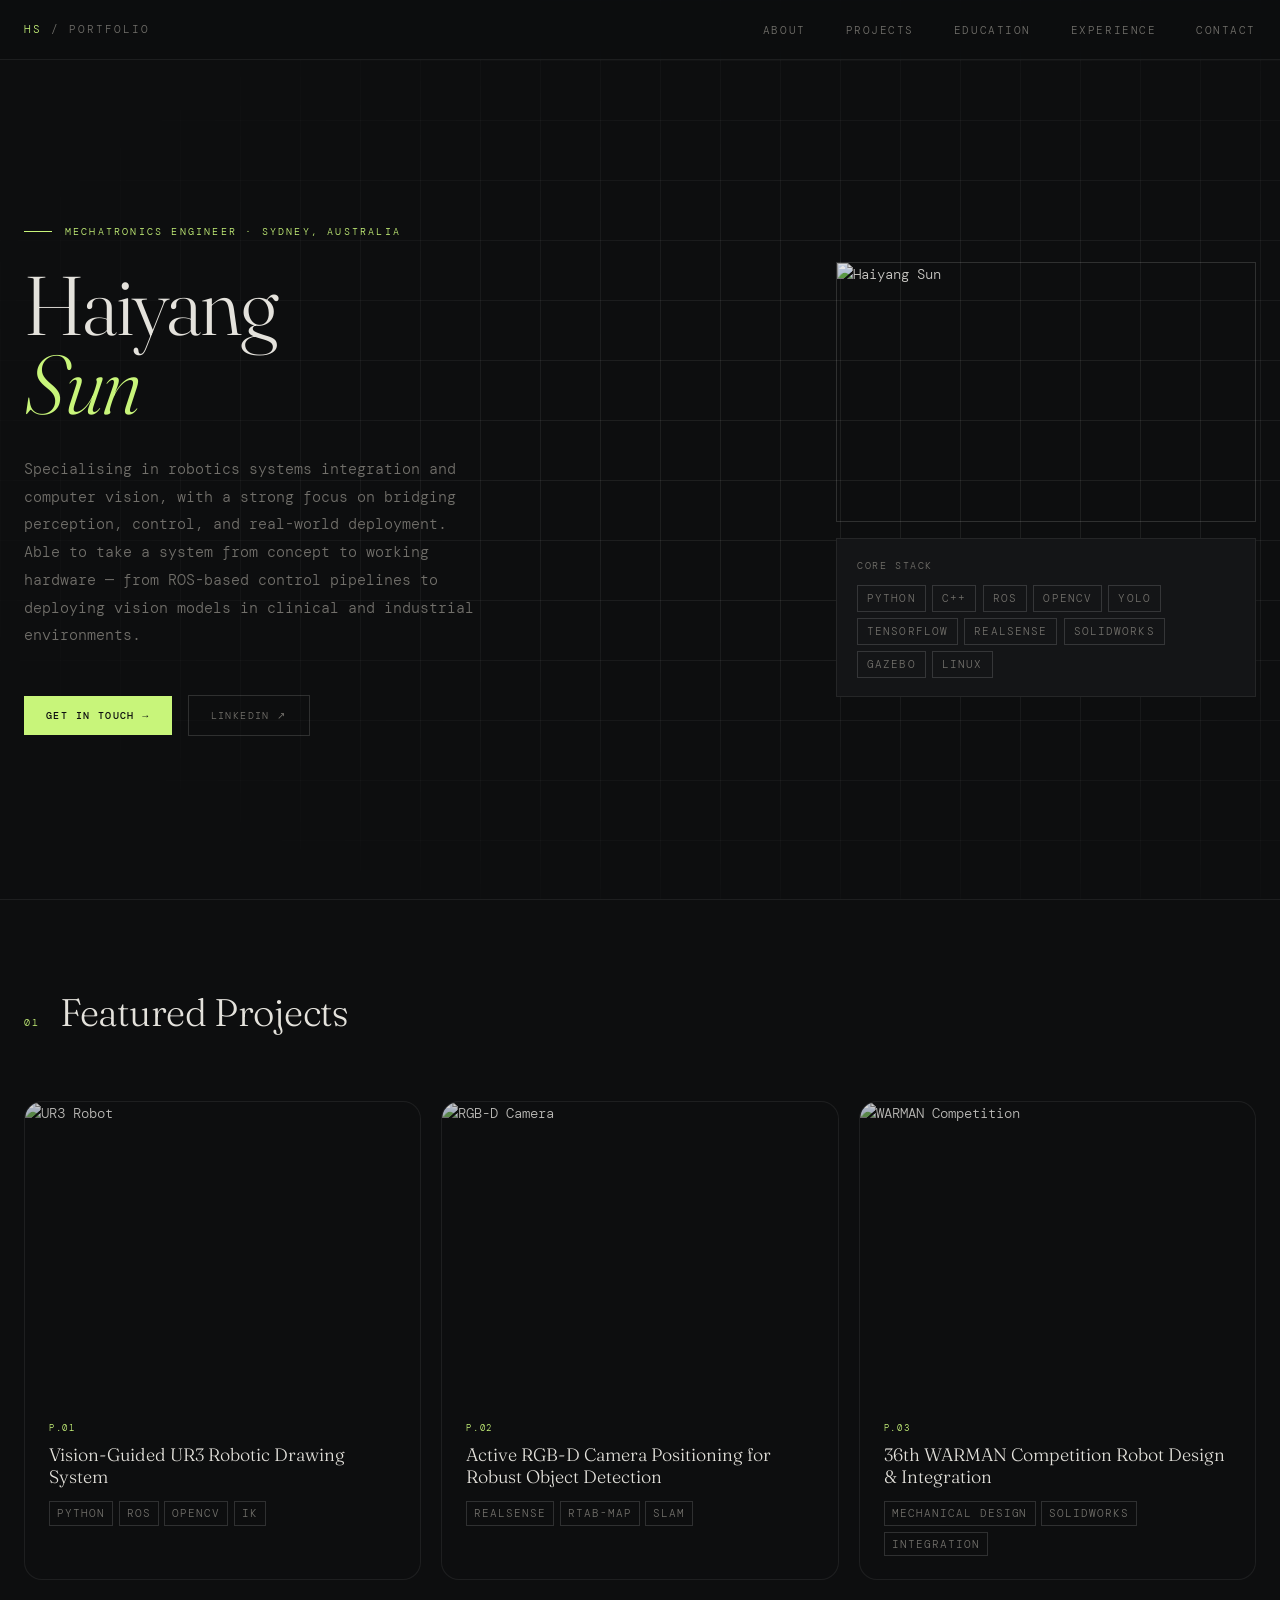
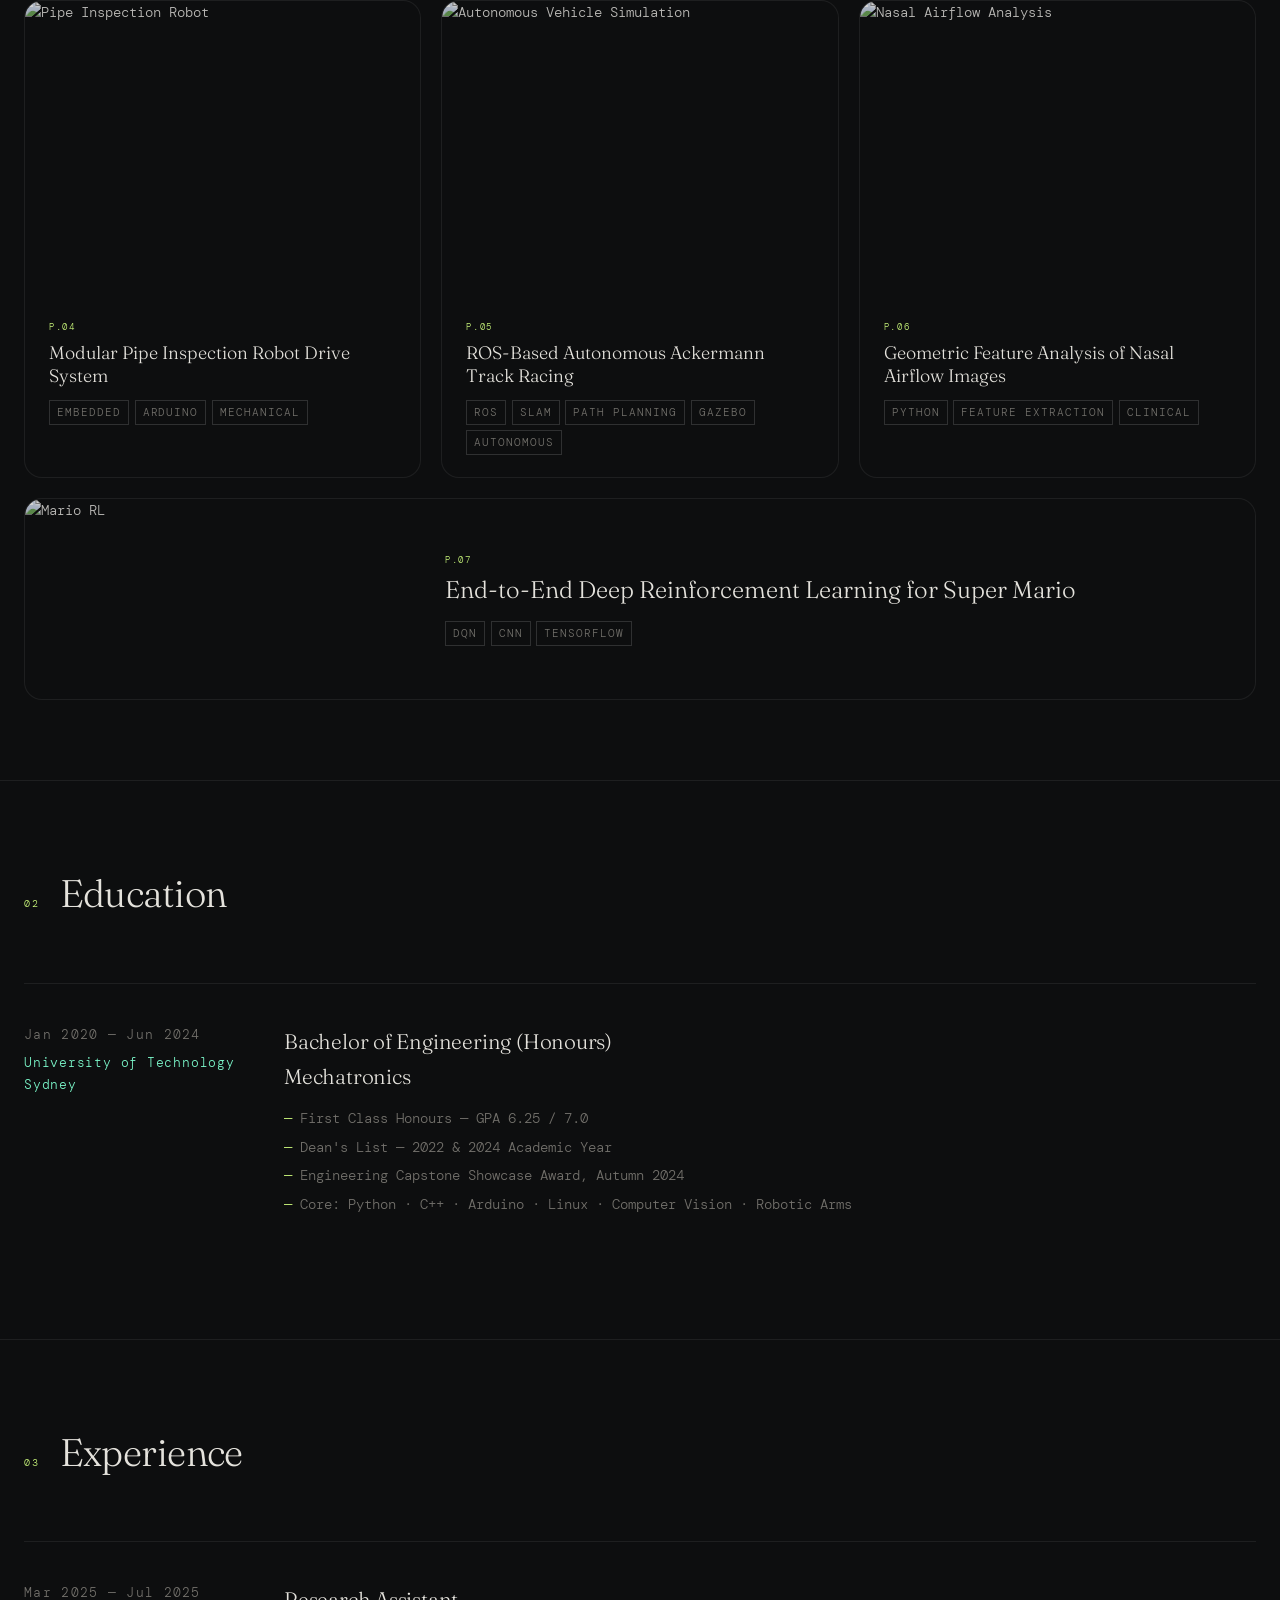
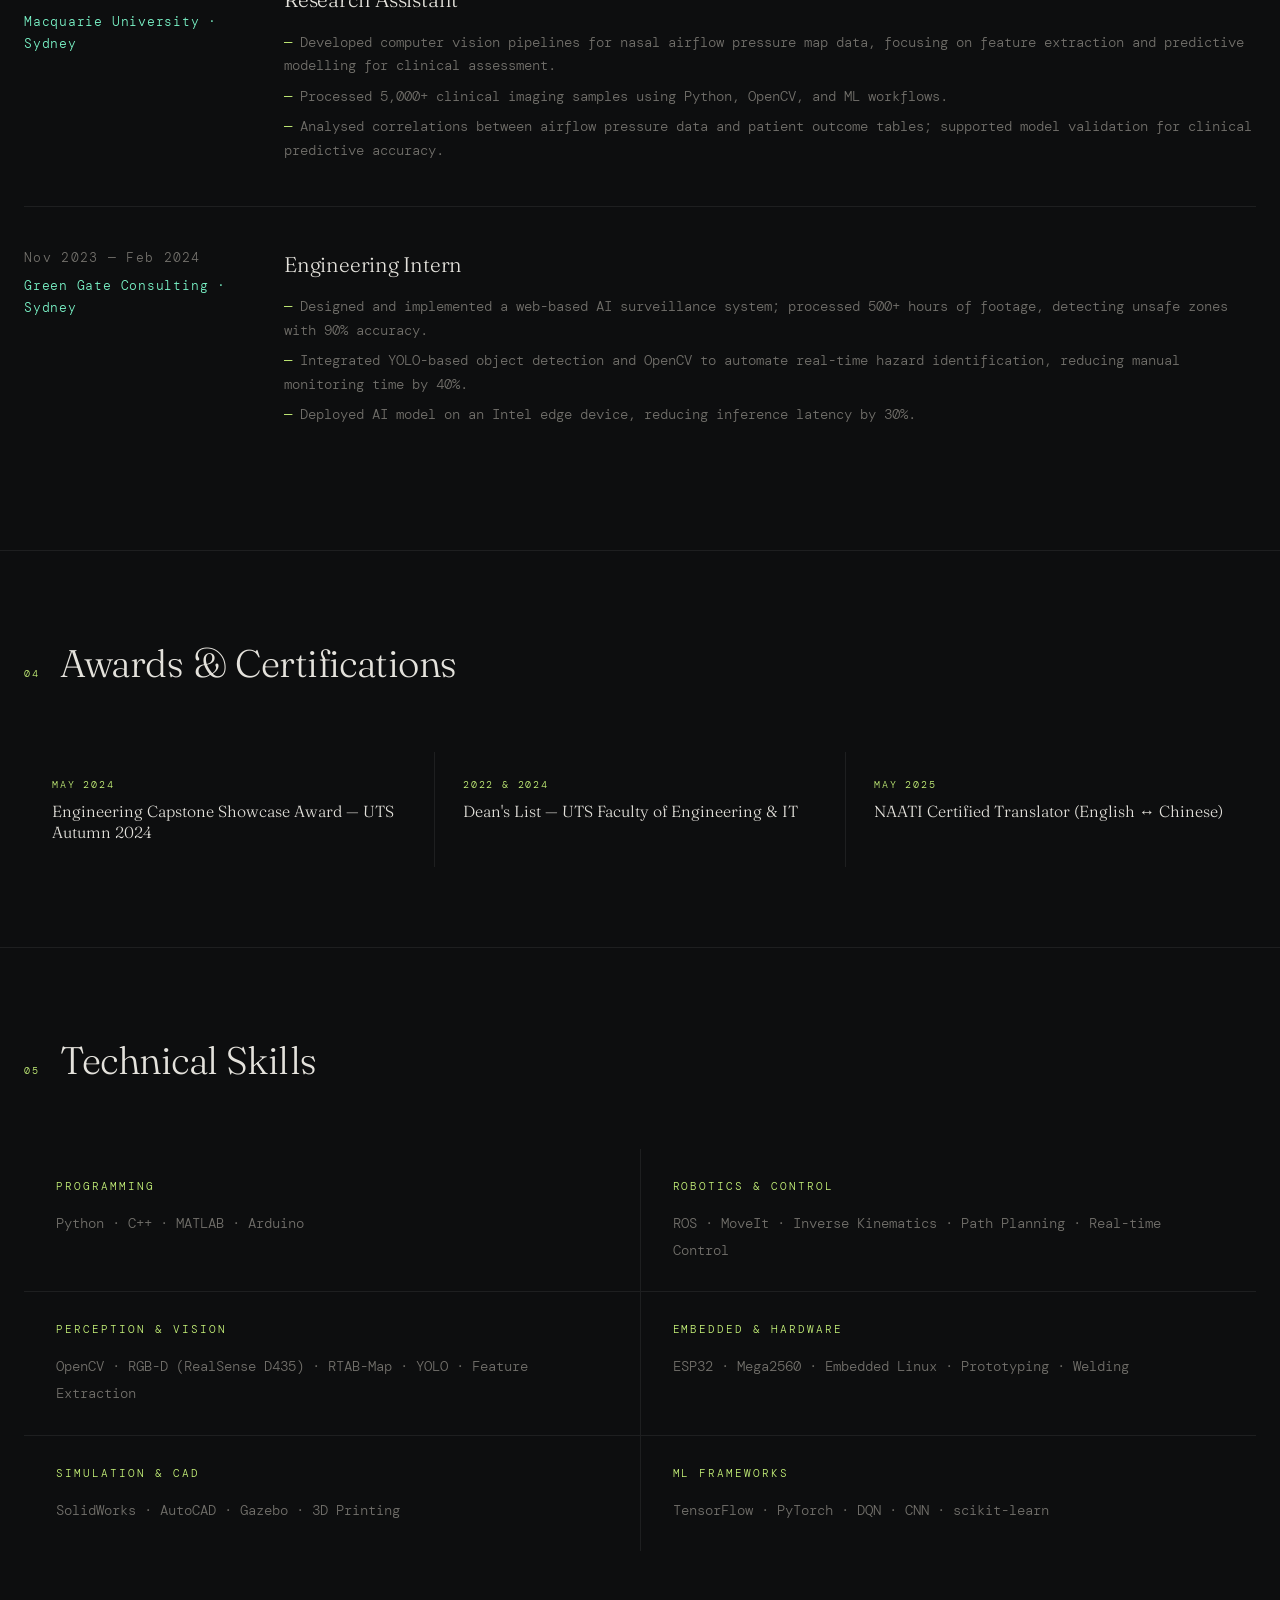
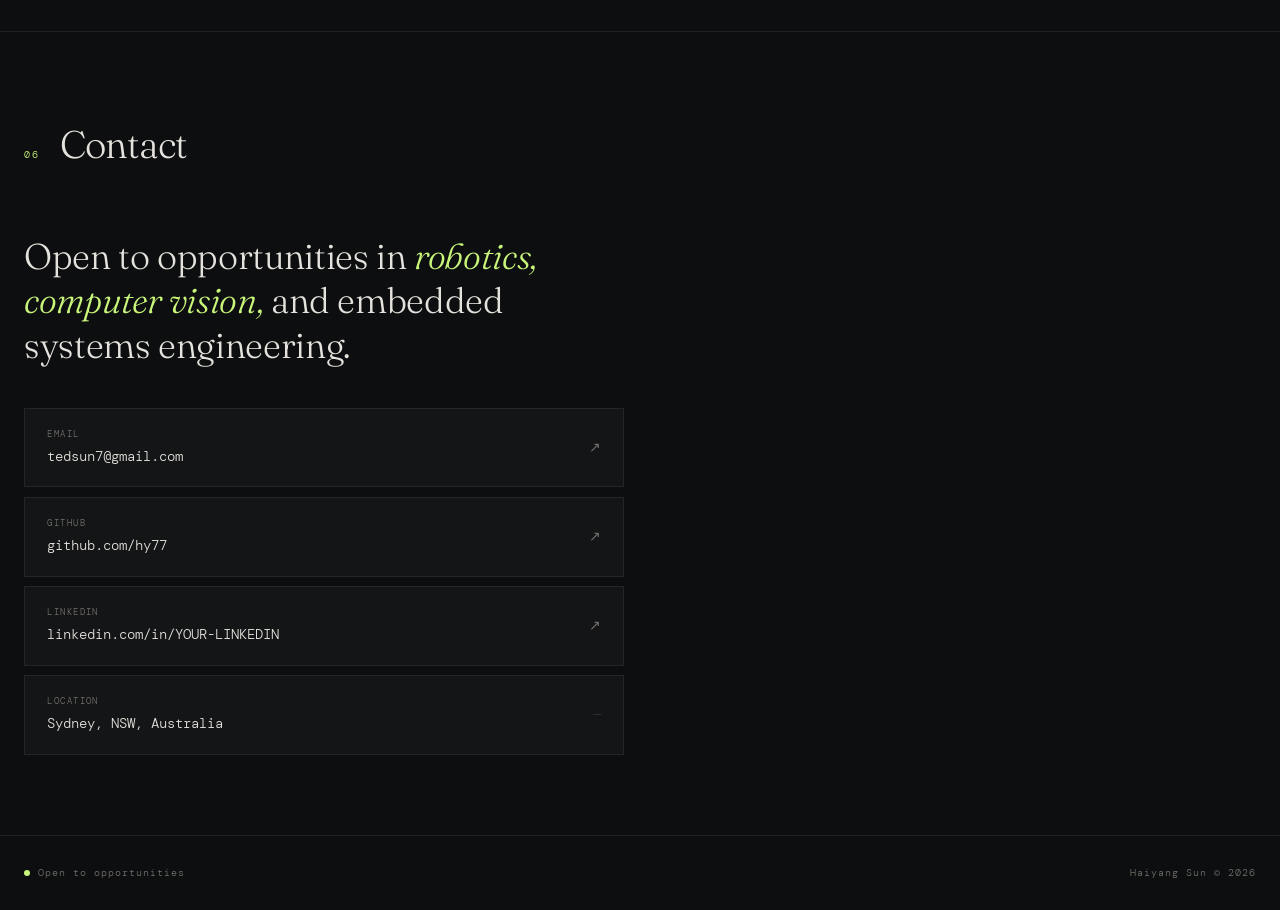
==== index.html @ 55dfb48d "refine homepage layout" ====
<!DOCTYPE html>
<html lang="en">
<head>
  <meta charset="UTF-8" />
  <meta name="viewport" content="width=device-width, initial-scale=1.0" />
  <title>Haiyang Sun — Mechatronics Engineer</title>
  <link href="https://fonts.googleapis.com/css2?family=DM+Mono:ital,wght@0,300;0,400;0,500;1,300&family=Fraunces:ital,opsz,wght@0,9..144,300;0,9..144,600;1,9..144,300&display=swap" rel="stylesheet">
  <style>
    *, *::before, *::after { box-sizing: border-box; margin: 0; padding: 0; }

    :root {
      --bg: #0d0e0f;
      --surface: #141517;
      --surface2: #1c1e20;
      --border: rgba(255,255,255,0.07);
      --border-hi: rgba(255,255,255,0.14);
      --text: #e4e2dc;
      --muted: #72706b;
      --accent: #c8f57a;
      --accent2: #7af5c8;
      --font-head: 'Fraunces', Georgia, serif;
      --font-mono: 'DM Mono', 'Courier New', monospace;
      --page-width: 1280px;
    }

    html { scroll-behavior: smooth; }

    body {
      background: var(--bg);
      color: var(--text);
      font-family: var(--font-mono);
      font-size: 14px;
      font-weight: 300;
      line-height: 1.7;
    }

    a { color: inherit; text-decoration: none; }

    /* ── NAV ── */
    nav {
      position: fixed; top: 0; left: 0; right: 0; z-index: 100;
      display: flex; align-items: center; justify-content: space-between;
      padding: 1.1rem max(1.5rem, calc((100vw - var(--page-width)) / 2));
      background: rgba(13,14,15,0.88);
      backdrop-filter: blur(14px);
      -webkit-backdrop-filter: blur(14px);
      border-bottom: 0.5px solid var(--border);
    }
    .nav-logo {
      font-family: var(--font-mono); font-size: 11px;
      letter-spacing: 0.18em; text-transform: uppercase; color: var(--muted);
    }
    .nav-logo span { color: var(--accent); }
    .nav-links { display: flex; gap: 2.5rem; list-style: none; }
    .nav-links a {
      font-size: 11px; letter-spacing: 0.14em; text-transform: uppercase;
      color: var(--muted); transition: color 0.2s;
    }
    .nav-links a:hover { color: var(--text); }

    /* ── HERO ── */
    .hero {
      min-height: 100vh;
      padding: 140px max(1.5rem, calc((100vw - var(--page-width)) / 2)) 80px;
      display: grid;
      grid-template-columns: 1fr 420px;
      gap: 4rem;
      align-items: center;
      border-bottom: 0.5px solid var(--border);
      position: relative;
    }

    /* subtle grid bg */
    .hero::before {
      content: '';
      position: absolute; inset: 0;
      background-image:
        linear-gradient(var(--border) 1px, transparent 1px),
        linear-gradient(90deg, var(--border) 1px, transparent 1px);
      background-size: 60px 60px;
      mask-image: radial-gradient(ellipse 80% 60% at 70% 50%, black 30%, transparent 100%);
      -webkit-mask-image: radial-gradient(ellipse 80% 60% at 70% 50%, black 30%, transparent 100%);
      pointer-events: none;
    }

    .hero-left { position: relative; z-index: 1; }

    .hero-eyebrow {
      font-size: 10px; letter-spacing: 0.22em; text-transform: uppercase;
      color: var(--accent); margin-bottom: 1.6rem;
      display: flex; align-items: center; gap: 0.8rem;
    }
    .hero-eyebrow::before {
      content: ''; display: inline-block;
      width: 28px; height: 1px; background: var(--accent);
    }

    h1 {
      font-family: var(--font-head);
      font-size: clamp(52px, 6.5vw, 88px);
      font-weight: 300;
      line-height: 0.95;
      letter-spacing: -0.025em;
      color: var(--text);
      margin-bottom: 2rem;
    }
    h1 em { font-style: italic; color: var(--accent); }

    .hero-desc {
      font-size: 15px; color: var(--muted);
      max-width: 460px; line-height: 1.85;
      margin-bottom: 2.8rem;
    }

    .hero-ctas { display: flex; gap: 1rem; flex-wrap: wrap; align-items: center; }

    .btn-primary {
      display: inline-flex; align-items: center; gap: 0.5rem;
      padding: 11px 22px;
      background: var(--accent); color: #0d0e0f;
      font-family: var(--font-mono); font-size: 10px;
      letter-spacing: 0.14em; text-transform: uppercase; font-weight: 500;
      border: none; cursor: pointer; transition: opacity 0.2s;
    }
    .btn-primary:hover { opacity: 0.82; }

    .btn-ghost {
      display: inline-flex; align-items: center; gap: 0.5rem;
      padding: 11px 22px; background: transparent;
      font-family: var(--font-mono); font-size: 10px;
      letter-spacing: 0.14em; text-transform: uppercase;
      border: 0.5px solid var(--border-hi); color: var(--muted);
      transition: border-color 0.2s, color 0.2s;
    }
    .btn-ghost:hover { border-color: var(--text); color: var(--text); }

    /* hero right panel */
    .hero-right {
      position: relative; z-index: 1;
      display: flex; flex-direction: column; gap: 1rem;
    }

    .profile-img-wrap {
      width: 100%; aspect-ratio: 1/1; overflow: hidden;
      border: 0.5px solid var(--border-hi);
      max-height: 260px;
    }
    .profile-img-wrap img {
      width: 100%; height: 100%; object-fit: cover;
      filter: grayscale(20%) brightness(0.9);
      transition: filter 0.4s;
    }
    .profile-img-wrap:hover img { filter: grayscale(0%) brightness(1); }

    .stat-row { display: grid; grid-template-columns: 1fr 1fr; gap: 0.75rem; }

    .stat-card {
      padding: 1.2rem 1.25rem;
      background: var(--surface);
      border: 0.5px solid var(--border);
    }
    .stat-num {
      font-family: var(--font-head); font-size: 34px; font-weight: 300;
      line-height: 1; color: var(--accent); margin-bottom: 0.3rem;
    }
    .stat-label {
      font-size: 9px; letter-spacing: 0.16em;
      text-transform: uppercase; color: var(--muted);
    }

    .skills-strip {
      padding: 1.1rem 1.25rem;
      background: var(--surface);
      border: 0.5px solid var(--border);
    }
    .skills-strip-label {
      font-size: 10px; letter-spacing: 0.16em;
      text-transform: uppercase; color: var(--muted); margin-bottom: 0.7rem;
    }
    .skill-tags { display: flex; flex-wrap: wrap; gap: 0.4rem; }
    .skill-tag {
      font-size: 11px; letter-spacing: 0.1em; text-transform: uppercase;
      padding: 3px 9px;
      border: 0.5px solid var(--border-hi); color: var(--muted);
    }

    /* ── SECTIONS ── */
    section {
      padding: 5rem max(1.5rem, calc((100vw - var(--page-width)) / 2));
      border-bottom: 0.5px solid var(--border);
    }
    .section-header {
      display: flex; align-items: baseline; gap: 1.25rem;
      margin-bottom: 3.5rem;
    }
    .section-num {
      font-size: 10px; letter-spacing: 0.18em;
      text-transform: uppercase; color: var(--accent);
    }
    h2 {
      font-family: var(--font-head);
      font-size: clamp(28px, 3vw, 42px);
      font-weight: 300; letter-spacing: -0.015em; color: var(--text);
    }

    /* ── PROJECTS ── */
    .projects-grid {
      display: grid;
      grid-template-columns: repeat(3, 1fr);
      gap: 1.25rem;
      background: transparent;
    }

    .project-card {
      background: var(--bg);
      display: block;
      overflow: hidden;
      position: relative;
      transition: background 0.25s, transform 0.25s;
      border: 0.5px solid var(--border);
      border-radius: 18px;
    }
    .project-card:hover {
      background: var(--surface);
      transform: translateY(-2px);
    }
    .project-card:hover .project-img { transform: scale(1.05); filter: grayscale(0%) brightness(1); }
    .project-card:hover .project-arrow { opacity: 1; transform: translateX(0); }

    .project-img-wrap { overflow: hidden; aspect-ratio: 4/3; }
    .project-img {
      width: 100%; height: 100%; object-fit: cover; display: block;
      filter: grayscale(35%) brightness(0.82);
      transition: transform 0.45s ease, filter 0.35s ease;
    }

    .project-info { padding: 1.4rem 1.5rem; }
    .project-index {
      font-size: 9px; letter-spacing: 0.18em; text-transform: uppercase;
      color: var(--accent); margin-bottom: 0.45rem;
    }
    .project-title {
      font-family: var(--font-head); font-size: 18px; font-weight: 300;
      line-height: 1.25; color: var(--text); margin-bottom: 0.8rem;
    }
    .project-tags { display: flex; flex-wrap: wrap; gap: 0.35rem; }
    .project-tag {
      font-size: 11px; letter-spacing: 0.09em; text-transform: uppercase;
      padding: 2px 7px;
      border: 0.5px solid var(--border-hi); color: var(--muted);
    }
    .project-arrow {
      position: absolute; top: 1.1rem; right: 1.1rem;
      width: 28px; height: 28px; background: var(--accent);
      display: flex; align-items: center; justify-content: center;
      opacity: 0; transform: translateX(6px);
      transition: opacity 0.25s, transform 0.25s;
      font-size: 13px; color: #0d0e0f; font-weight: 500;
    }

    /* wide card (last project) */
    .project-card.wide {
      grid-column: span 3;
      display: grid;
      grid-template-columns: 380px 1fr;
      grid-template-rows: 1fr;
    }
    .project-card.wide .project-img-wrap {
      aspect-ratio: unset; height: 100%; min-height: 200px;
    }
    .project-card.wide .project-info {
      padding: 2.2rem 2.5rem;
      display: flex; flex-direction: column; justify-content: center;
    }
    .project-card.wide .project-title { font-size: 24px; margin-bottom: 1rem; }

    /* ── EDUCATION ── */
    .edu-block {
      display: grid;
      grid-template-columns: 220px 1fr;
      gap: 2.5rem;
      padding: 2.5rem 0;
      border-top: 0.5px solid var(--border);
    }
    .edu-meta { color: var(--muted); }
    .edu-period { font-size: 13px; letter-spacing: 0.1em; margin-bottom: 0.4rem; }
    .edu-institution { font-size: 13px; color: var(--accent2); letter-spacing: 0.06em; }
    .edu-degree {
      font-family: var(--font-head); font-size: 21px; font-weight: 300;
      color: var(--text); margin-bottom: 0.6rem; letter-spacing: -0.01em;
    }
    .edu-details { color: var(--muted); font-size: 14px; }
    .edu-details li { list-style: none; padding: 0.15rem 0; }
    .edu-details li::before { content: '— '; color: var(--accent); }

    /* ── EXPERIENCE ── */
    .exp-block {
      display: grid;
      grid-template-columns: 220px 1fr;
      gap: 2.5rem;
      padding: 2.5rem 0;
      border-top: 0.5px solid var(--border);
    }
    .exp-meta { color: var(--muted); }
    .exp-period { font-size: 13px; letter-spacing: 0.1em; margin-bottom: 0.4rem; }
    .exp-company { font-size: 13px; color: var(--accent2); letter-spacing: 0.06em; }
    .exp-role {
      font-family: var(--font-head); font-size: 21px; font-weight: 300;
      color: var(--text); margin-bottom: 0.6rem; letter-spacing: -0.01em;
    }
    .exp-bullets { color: var(--muted); font-size: 14px; }
    .exp-bullets li { list-style: none; padding: 0.2rem 0; }
    .exp-bullets li::before { content: '— '; color: var(--accent); }

    /* ── AWARDS ── */
    .awards-grid { display: grid; grid-template-columns: repeat(3,1fr); gap: 1px; background: var(--border); }
    .award-card {
      background: var(--bg); padding: 1.5rem 1.75rem;
      border: none; transition: background 0.2s;
    }
    .award-card:hover { background: var(--surface); }
    .award-year {
      font-size: 10px; letter-spacing: 0.18em; text-transform: uppercase;
      color: var(--accent); margin-bottom: 0.5rem;
    }
    .award-title {
      font-family: var(--font-head); font-size: 16px; font-weight: 300;
      color: var(--text); line-height: 1.3;
    }

    /* ── SKILLS ── */
    .skills-section-grid {
      display: grid; grid-template-columns: repeat(2,1fr); gap: 1px;
      background: var(--border);
    }
    .skill-group { background: var(--bg); padding: 1.75rem 2rem; }
    .skill-group-label {
      font-size: 11px; letter-spacing: 0.18em; text-transform: uppercase;
      color: var(--accent); margin-bottom: 0.9rem;
    }
    .skill-group-items { color: var(--muted); font-size: 14px; line-height: 1.9; }

    /* ── CONTACT ── */
    .contact-intro {
      font-family: var(--font-head);
      font-size: clamp(22px, 2.8vw, 36px);
      font-weight: 300; line-height: 1.25;
      color: var(--text); margin-bottom: 2.5rem;
      letter-spacing: -0.01em; max-width: 600px;
    }
    .contact-intro em { font-style: italic; color: var(--accent); }

    .contact-links { display: flex; flex-direction: column; gap: 0.6rem; max-width: 600px; }
    .contact-link {
      display: flex; align-items: center; justify-content: space-between;
      padding: 1.1rem 1.4rem;
      background: var(--surface); border: 0.5px solid var(--border);
      transition: border-color 0.2s, background 0.2s;
    }
    .contact-link:hover { border-color: var(--border-hi); background: var(--surface2); }
    .cl-label {
      font-size: 9px; letter-spacing: 0.16em; text-transform: uppercase;
      color: var(--muted); margin-bottom: 0.2rem;
    }
    .cl-value { font-size: 14px; color: var(--text); }
    .cl-arrow { color: var(--muted); font-size: 14px; }

    /* ── FOOTER ── */
    footer {
      padding: 1.8rem max(1.5rem, calc((100vw - var(--page-width)) / 2));
      display: flex; align-items: center; justify-content: space-between;
    }
    footer p { font-size: 10px; letter-spacing: 0.1em; color: var(--muted); }
    .footer-dot {
      display: inline-block; width: 6px; height: 6px; border-radius: 50%;
      background: var(--accent); margin-right: 0.5rem;
      animation: pulse 2.5s ease-in-out infinite;
    }
    @keyframes pulse { 0%,100%{opacity:1} 50%{opacity:0.25} }

    /* ── ANIMATIONS ── */
    @keyframes fadeUp {
      from { opacity: 0; transform: translateY(20px); }
      to   { opacity: 1; transform: translateY(0); }
    }
    .hero-eyebrow { animation: fadeUp 0.55s ease both; }
    h1             { animation: fadeUp 0.55s 0.08s ease both; }
    .hero-desc     { animation: fadeUp 0.55s 0.18s ease both; }
    .hero-ctas     { animation: fadeUp 0.55s 0.26s ease both; }
    .hero-right    { animation: fadeUp 0.55s 0.16s ease both; }

    /* ── RESPONSIVE ── */
    @media (max-width: 900px) {
      nav { padding: 1rem 1.5rem; }
      .nav-links { gap: 1.5rem; }
      .hero {
        grid-template-columns: 1fr;
        padding: 120px 1.5rem 60px;
        min-height: unset;
      }
      .hero-right { display: none; }
      section { padding: 3.5rem 1.5rem; }
      .projects-grid { grid-template-columns: 1fr; }
      .project-card.wide {
        grid-column: span 1;
        grid-template-columns: 1fr;
      }
      .edu-block, .exp-block { grid-template-columns: 1fr; gap: 0.75rem; }
      .awards-grid { grid-template-columns: 1fr; }
      .skills-section-grid { grid-template-columns: 1fr; }
      footer { padding: 1.5rem; flex-direction: column; gap: 0.5rem; text-align: center; }
    }
  </style>
</head>
<body>

<!-- NAV -->
<nav>
  <div class="nav-logo"><span>HS</span> / Portfolio</div>
  <ul class="nav-links">
    <li><a href="#about">About</a></li>
    <li><a href="#projects">Projects</a></li>
    <li><a href="#education">Education</a></li>
    <li><a href="#experience">Experience</a></li>
    <li><a href="#contact">Contact</a></li>
  </ul>
</nav>

<!-- HERO / ABOUT -->
<section class="hero" id="about">
  <div class="hero-left">
    <div class="hero-eyebrow">Mechatronics Engineer · Sydney, Australia</div>
    <h1>Haiyang<br><em>Sun</em></h1>
    <p class="hero-desc">
      Specialising in robotics systems integration and computer vision, with a strong focus on bridging perception, control, and real-world deployment. Able to take a system from concept to working hardware — from ROS-based control pipelines to deploying vision models in clinical and industrial environments.
    </p>
    <div class="hero-ctas">
      <a href="#contact" class="btn-primary">Get in touch →</a>
      <!-- <a href="https://github.com/hy77" target="_blank" class="btn-ghost">GitHub ↗</a> -->
      <a href="https://linkedin.com" target="_blank" class="btn-ghost">LinkedIn ↗</a>
    </div>
  </div>

  <div class="hero-right">
    <div class="profile-img-wrap">
      <img src="images/test.jpg" alt="Haiyang Sun" />
    </div>
    <div class="skills-strip">
      <div class="skills-strip-label">Core Stack</div>
      <div class="skill-tags">
        <span class="skill-tag">Python</span>
        <span class="skill-tag">C++</span>
        <span class="skill-tag">ROS</span>
        <span class="skill-tag">OpenCV</span>
        <span class="skill-tag">YOLO</span>
        <span class="skill-tag">TensorFlow</span>
        <span class="skill-tag">RealSense</span>
        <span class="skill-tag">SolidWorks</span>
        <span class="skill-tag">Gazebo</span>
        <span class="skill-tag">Linux</span>
      </div>
    </div>
  </div>
</section>

<!-- PROJECTS -->
<section id="projects">
  <div class="section-header">
    <span class="section-num">01</span>
    <h2>Featured Projects</h2>
  </div>

  <div class="projects-grid">

    <a href="projects/ur3.html" class="project-card">
      <div class="project-img-wrap">
        <img class="project-img" src="images/ur3.jpg" alt="UR3 Robot" loading="lazy" />
      </div>
      <div class="project-info">
        <div class="project-index">P.01</div>
        <div class="project-title">Vision-Guided UR3 Robotic Drawing System</div>
        <div class="project-tags">
          <span class="project-tag">Python</span>
          <span class="project-tag">ROS</span>
          <span class="project-tag">OpenCV</span>
          <span class="project-tag">IK</span>
        </div>
      </div>
      <div class="project-arrow">↗</div>
    </a>

    <a href="projects/rgbd.html" class="project-card">
      <div class="project-img-wrap">
        <img class="project-img" src="images/rgbd.jpg" alt="RGB-D Camera" loading="lazy" />
      </div>
      <div class="project-info">
        <div class="project-index">P.02</div>
        <div class="project-title">Active RGB-D Camera Positioning for Robust Object Detection</div>
        <div class="project-tags">
          <span class="project-tag">RealSense</span>
          <span class="project-tag">RTAB-Map</span>
          <span class="project-tag">SLAM</span>
        </div>
      </div>
      <div class="project-arrow">↗</div>
    </a>

    <a href="projects/warman.html" class="project-card">
      <div class="project-img-wrap">
        <img class="project-img" src="images/warman.jpg" alt="WARMAN Competition" loading="lazy" />
      </div>
      <div class="project-info">
        <div class="project-index">P.03</div>
        <div class="project-title">36th WARMAN Competition Robot Design &amp; Integration</div>
        <div class="project-tags">
          <span class="project-tag">Mechanical Design</span>
          <span class="project-tag">SolidWorks</span>
          <span class="project-tag">Integration</span>
        </div>
      </div>
      <div class="project-arrow">↗</div>
    </a>

    <a href="projects/pipe_rob.html" class="project-card">
      <div class="project-img-wrap">
        <img class="project-img" src="images/pipe_rob.jpg" alt="Pipe Inspection Robot" loading="lazy" />
      </div>
      <div class="project-info">
        <div class="project-index">P.04</div>
        <div class="project-title">Modular Pipe Inspection Robot Drive System</div>
        <div class="project-tags">
          <span class="project-tag">Embedded</span>
          <span class="project-tag">Arduino</span>
          <span class="project-tag">Mechanical</span>
        </div>
      </div>
      <div class="project-arrow">↗</div>
    </a>

    <a href="projects/auto_veh_sim.html" class="project-card">
      <div class="project-img-wrap">
        <img class="project-img" src="images/auto_veh_sim.jpg" alt="Autonomous Vehicle Simulation" loading="lazy" />
      </div>
      <div class="project-info">
        <div class="project-index">P.05</div>
        <div class="project-title">ROS-Based Autonomous Ackermann Track Racing</div>
        <div class="project-tags">
          <span class="project-tag">ROS</span>
          <span class="project-tag">SLAM</span>
          <span class="project-tag">Path Planning</span>
          <span class="project-tag">Gazebo</span>
          <span class="project-tag">Autonomous</span>
        </div>
      </div>
      <div class="project-arrow">↗</div>
    </a>

    <a href="projects/airflow.html" class="project-card">
      <div class="project-img-wrap">
        <img class="project-img" src="images/airflow.jpg" alt="Nasal Airflow Analysis" loading="lazy" />
      </div>
      <div class="project-info">
        <div class="project-index">P.06</div>
        <div class="project-title">Geometric Feature Analysis of Nasal Airflow Images</div>
        <div class="project-tags">
          <span class="project-tag">Python</span>
          <span class="project-tag">Feature Extraction</span>
          <span class="project-tag">Clinical</span>
        </div>
      </div>
      <div class="project-arrow">↗</div>
    </a>

    <a href="projects/mario.html" class="project-card wide">
      <div class="project-img-wrap">
        <img class="project-img" src="images/mario.jpg" alt="Mario RL" loading="lazy" />
      </div>
      <div class="project-info">
        <div class="project-index">P.07</div>
        <div class="project-title">End-to-End Deep Reinforcement Learning for Super Mario</div>
        <div class="project-tags">
          <span class="project-tag">DQN</span>
          <span class="project-tag">CNN</span>
          <span class="project-tag">TensorFlow</span>
        </div>
      </div>
      <div class="project-arrow">↗</div>
    </a>

  </div>
</section>

<!-- EDUCATION -->
<section id="education">
  <div class="section-header">
    <span class="section-num">02</span>
    <h2>Education</h2>
  </div>

  <div class="edu-block">
    <div class="edu-meta">
      <div class="edu-period">Jan 2020 — Jun 2024</div>
      <div class="edu-institution">University of Technology Sydney</div>
    </div>
    <div>
      <div class="edu-degree">Bachelor of Engineering (Honours)<br>Mechatronics</div>
      <ul class="edu-details">
        <li>First Class Honours — GPA 6.25 / 7.0</li>
        <li>Dean's List — 2022 &amp; 2024 Academic Year</li>
        <li>Engineering Capstone Showcase Award, Autumn 2024</li>
        <li>Core: Python · C++ · Arduino · Linux · Computer Vision · Robotic Arms</li>
      </ul>
    </div>
  </div>
</section>

<!-- EXPERIENCE -->
<section id="experience">
  <div class="section-header">
    <span class="section-num">03</span>
    <h2>Experience</h2>
  </div>

  <div class="exp-block">
    <div class="exp-meta">
      <div class="exp-period">Mar 2025 — Jul 2025</div>
      <div class="exp-company">Macquarie University · Sydney</div>
    </div>
    <div>
      <div class="exp-role">Research Assistant</div>
      <ul class="exp-bullets">
        <li>Developed computer vision pipelines for nasal airflow pressure map data, focusing on feature extraction and predictive modelling for clinical assessment.</li>
        <li>Processed 5,000+ clinical imaging samples using Python, OpenCV, and ML workflows.</li>
        <li>Analysed correlations between airflow pressure data and patient outcome tables; supported model validation for clinical predictive accuracy.</li>
      </ul>
    </div>
  </div>

  <div class="exp-block">
    <div class="exp-meta">
      <div class="exp-period">Nov 2023 — Feb 2024</div>
      <div class="exp-company">Green Gate Consulting · Sydney</div>
    </div>
    <div>
      <div class="exp-role">Engineering Intern</div>
      <ul class="exp-bullets">
        <li>Designed and implemented a web-based AI surveillance system; processed 500+ hours of footage, detecting unsafe zones with 90% accuracy.</li>
        <li>Integrated YOLO-based object detection and OpenCV to automate real-time hazard identification, reducing manual monitoring time by 40%.</li>
        <li>Deployed AI model on an Intel edge device, reducing inference latency by 30%.</li>
      </ul>
    </div>
  </div>

</section>

<!-- AWARDS & CERTS -->
<section id="awards">
  <div class="section-header">
    <span class="section-num">04</span>
    <h2>Awards &amp; Certifications</h2>
  </div>

  <div class="awards-grid">
    <div class="award-card">
      <div class="award-year">May 2024</div>
      <div class="award-title">Engineering Capstone Showcase Award — UTS Autumn 2024</div>
    </div>
    <div class="award-card">
      <div class="award-year">2022 &amp; 2024</div>
      <div class="award-title">Dean's List — UTS Faculty of Engineering &amp; IT</div>
    </div>
    <div class="award-card">
      <div class="award-year">May 2025</div>
      <div class="award-title">NAATI Certified Translator (English ↔ Chinese)</div>
    </div>
  </div>
</section>

<!-- TECHNICAL SKILLS -->
<section id="skills">
  <div class="section-header">
    <span class="section-num">05</span>
    <h2>Technical Skills</h2>
  </div>

  <div class="skills-section-grid">
    <div class="skill-group">
      <div class="skill-group-label">Programming</div>
      <div class="skill-group-items">Python · C++ · MATLAB · Arduino</div>
    </div>
    <div class="skill-group">
      <div class="skill-group-label">Robotics &amp; Control</div>
      <div class="skill-group-items">ROS · MoveIt · Inverse Kinematics · Path Planning · Real-time Control</div>
    </div>
    <div class="skill-group">
      <div class="skill-group-label">Perception &amp; Vision</div>
      <div class="skill-group-items">OpenCV · RGB-D (RealSense D435) · RTAB-Map · YOLO · Feature Extraction</div>
    </div>
    <div class="skill-group">
      <div class="skill-group-label">Embedded &amp; Hardware</div>
      <div class="skill-group-items">ESP32 · Mega2560 · Embedded Linux · Prototyping · Welding</div>
    </div>
    <div class="skill-group">
      <div class="skill-group-label">Simulation &amp; CAD</div>
      <div class="skill-group-items">SolidWorks · AutoCAD · Gazebo · 3D Printing</div>
    </div>
    <div class="skill-group">
      <div class="skill-group-label">ML Frameworks</div>
      <div class="skill-group-items">TensorFlow · PyTorch · DQN · CNN · scikit-learn</div>
    </div>
  </div>
</section>

<!-- CONTACT -->
<section id="contact">
  <div class="section-header">
    <span class="section-num">06</span>
    <h2>Contact</h2>
  </div>

  <p class="contact-intro">
    Open to opportunities in <em>robotics, computer vision,</em> and embedded systems engineering.
  </p>

  <div class="contact-links">
    <a href="mailto:tedsun7@gmail.com" class="contact-link">
      <div>
        <div class="cl-label">Email</div>
        <div class="cl-value">tedsun7@gmail.com</div>
      </div>
      <span class="cl-arrow">↗</span>
    </a>
    <a href="https://github.com/hy77" target="_blank" class="contact-link">
      <div>
        <div class="cl-label">GitHub</div>
        <div class="cl-value">github.com/hy77</div>
      </div>
      <span class="cl-arrow">↗</span>
    </a>
    <a href="https://linkedin.com/in/YOUR-LINKEDIN" target="_blank" class="contact-link">
      <div>
        <div class="cl-label">LinkedIn</div>
        <div class="cl-value">linkedin.com/in/YOUR-LINKEDIN</div>
      </div>
      <span class="cl-arrow">↗</span>
    </a>
    <div class="contact-link" style="cursor: default;">
      <div>
        <div class="cl-label">Location</div>
        <div class="cl-value">Sydney, NSW, Australia</div>
      </div>
      <span class="cl-arrow" style="opacity:0.3;">—</span>
    </div>
  </div>
</section>

<footer>
  <p><span class="footer-dot"></span>Open to opportunities</p>
  <p>Haiyang Sun © 2026</p>
</footer>

</body>
</html>
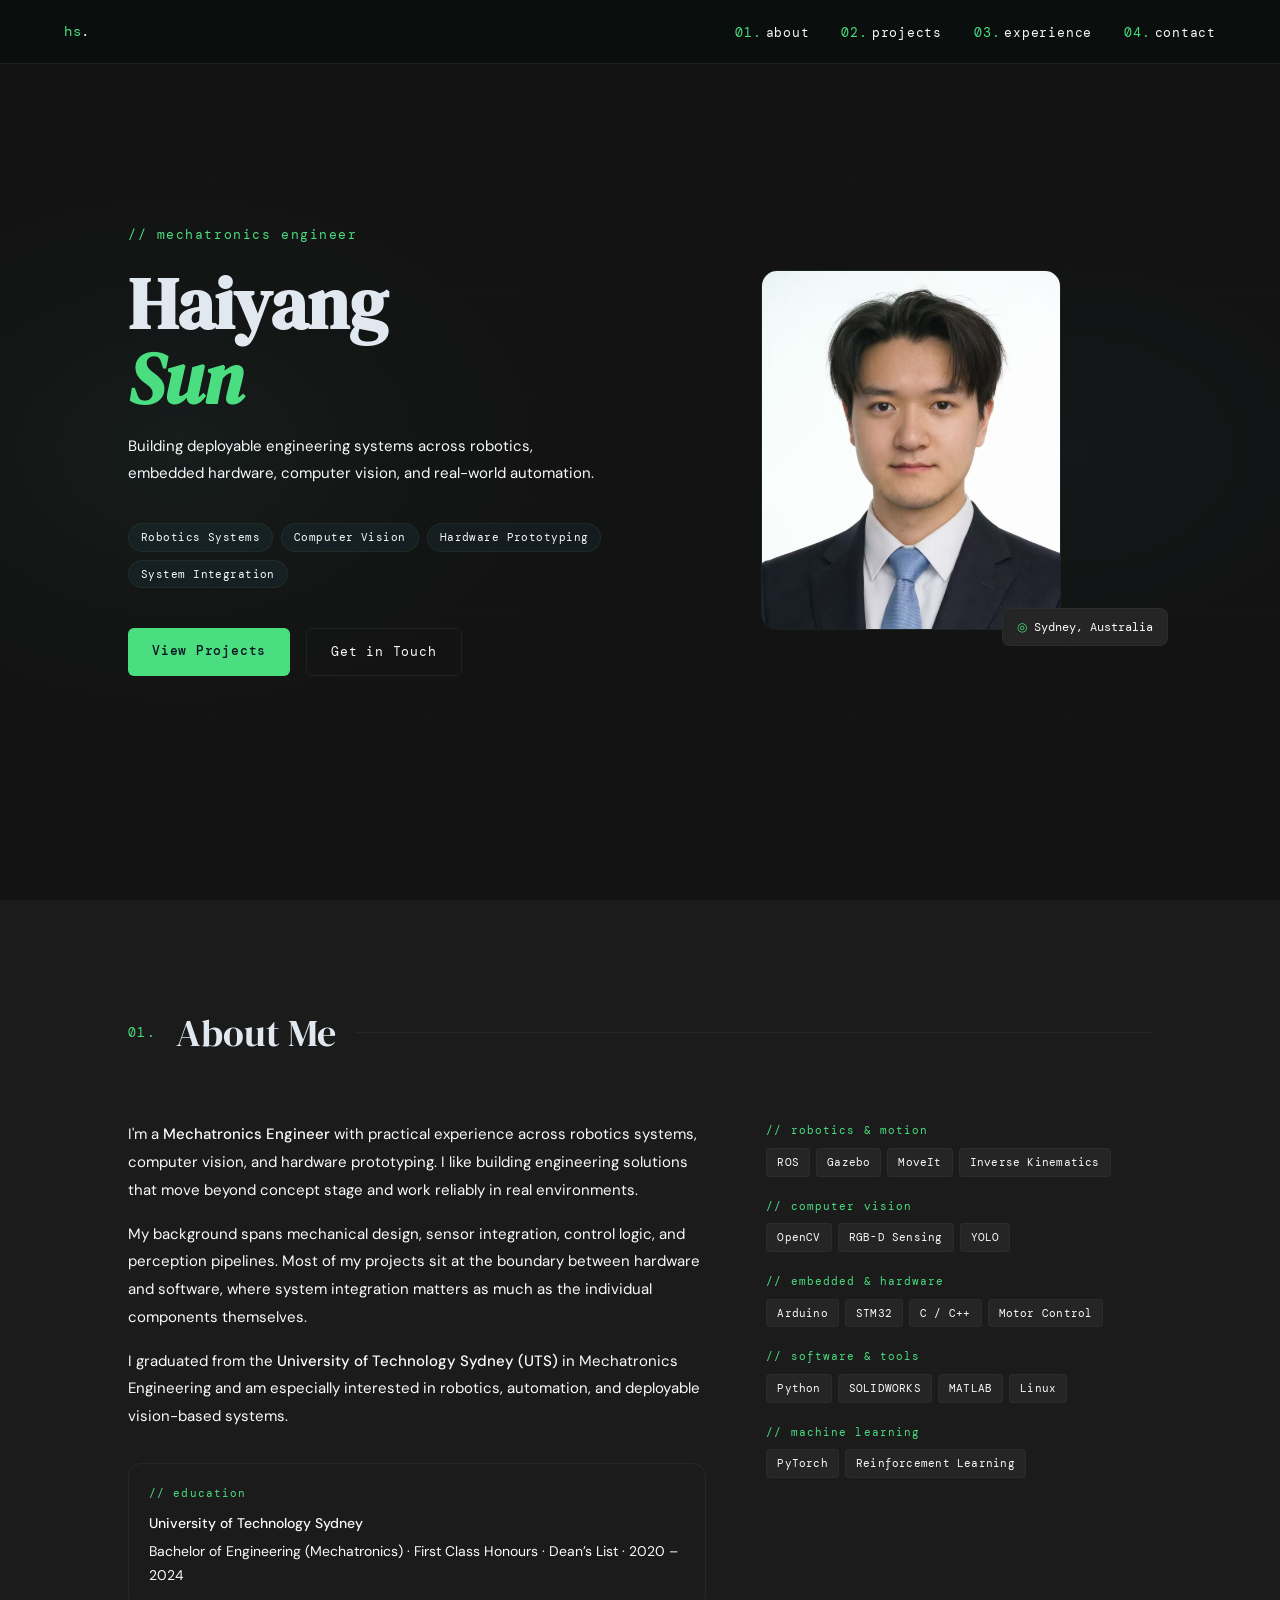
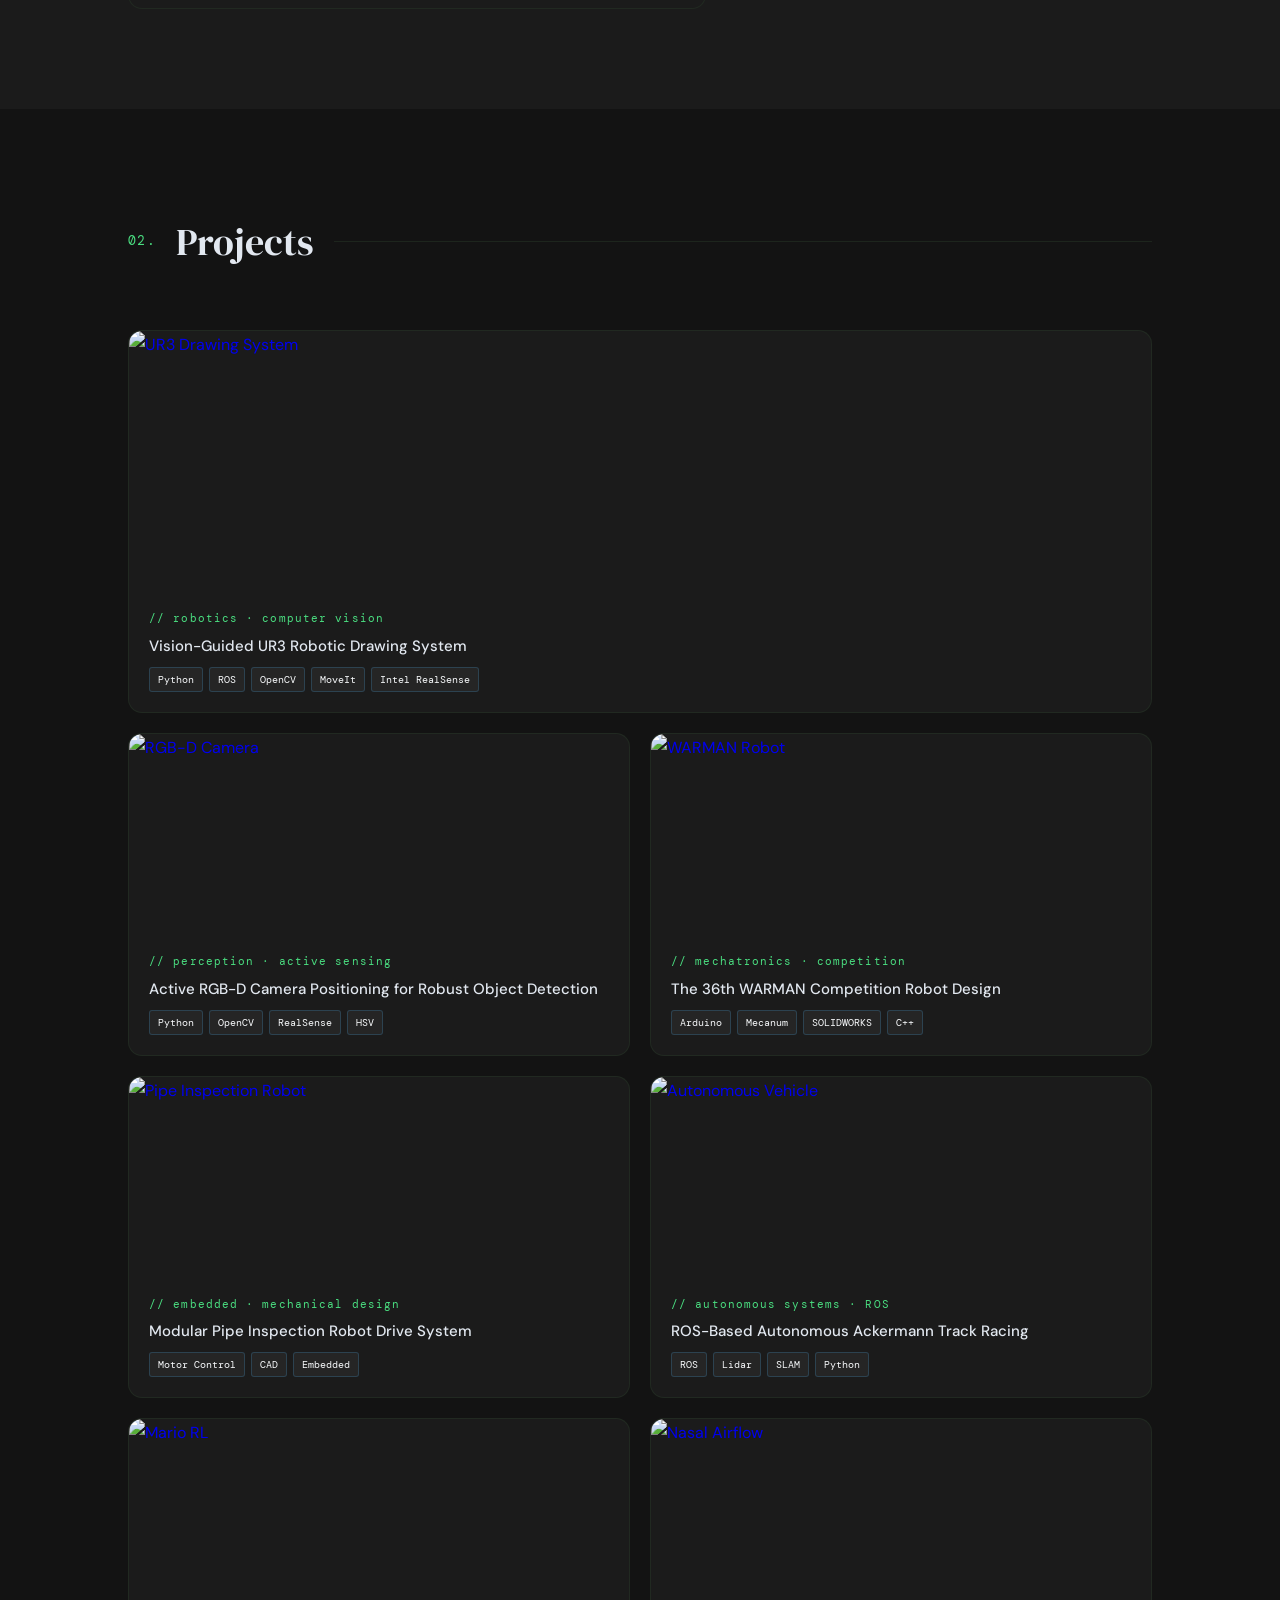
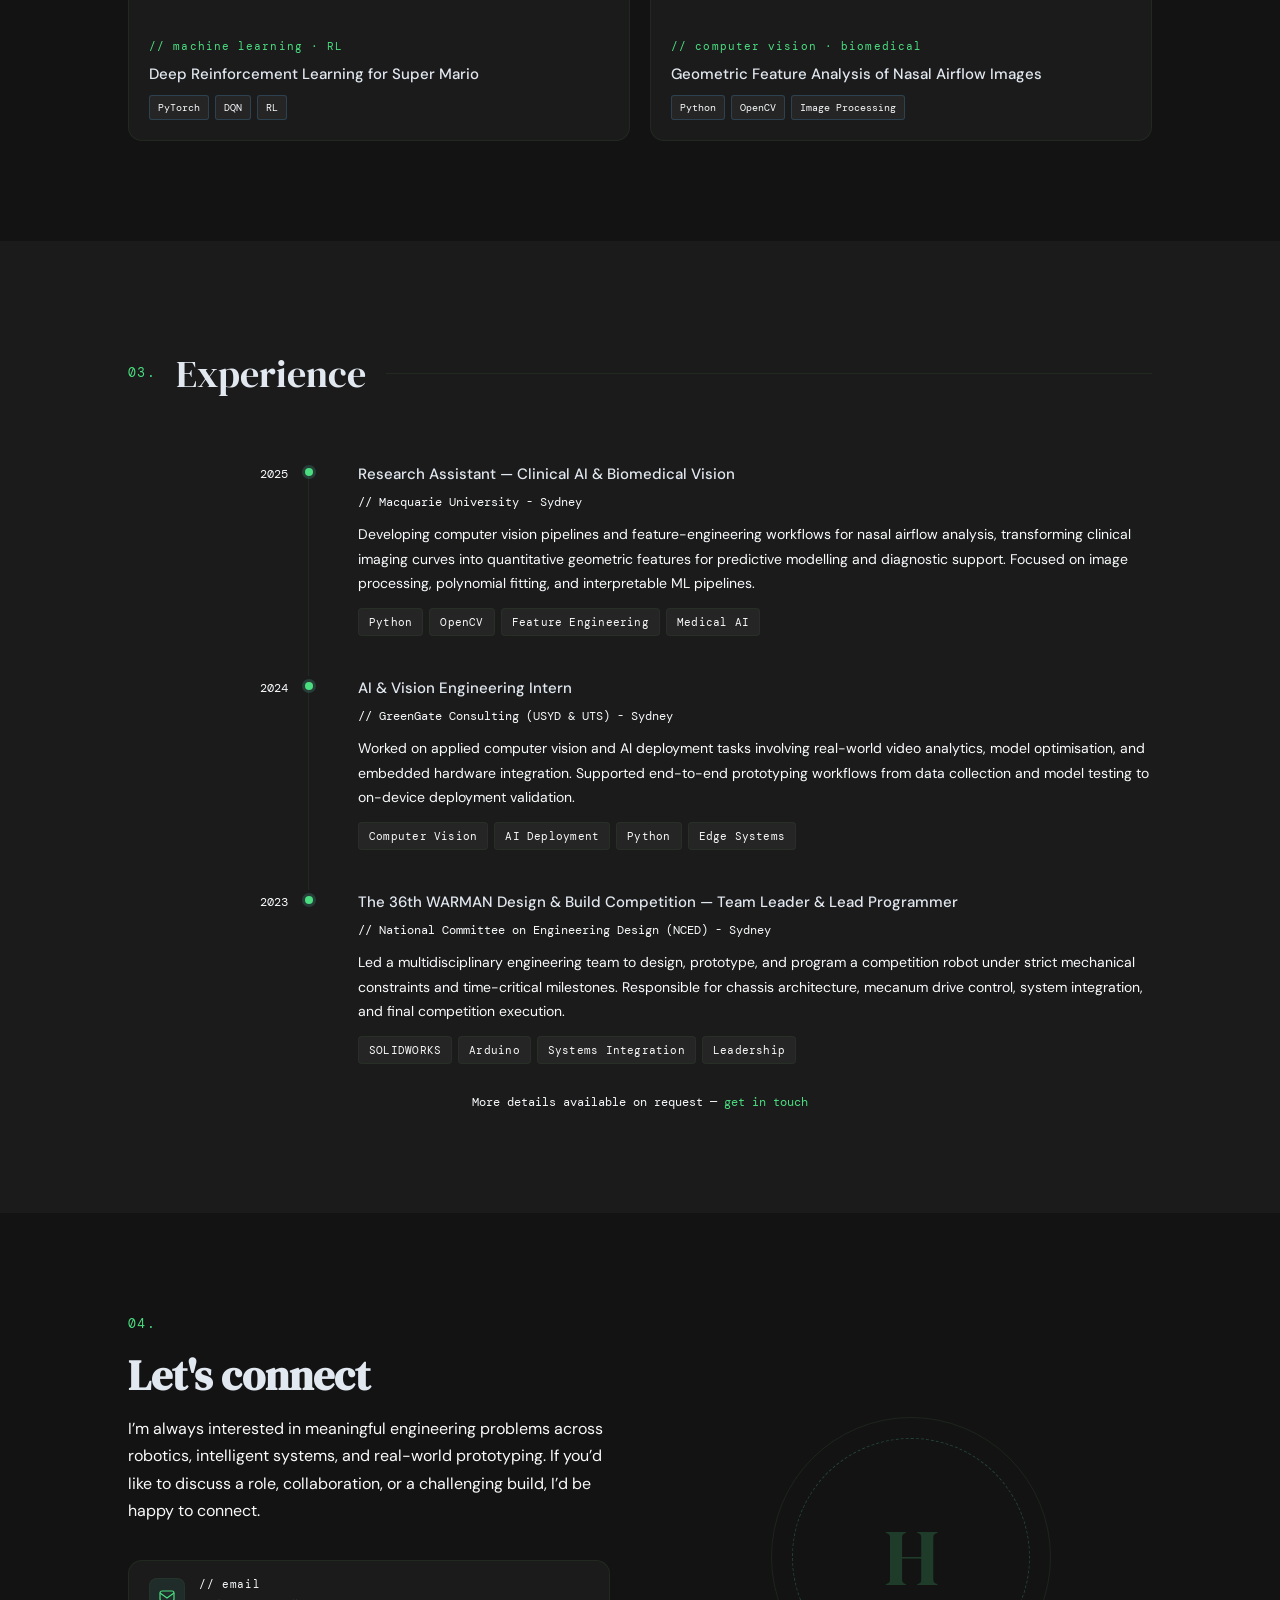
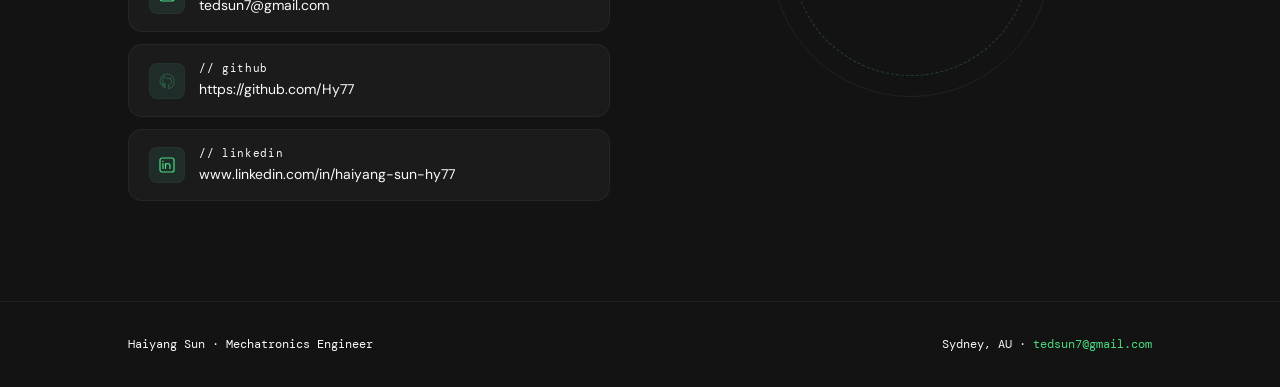
==== commit 046bc1c0: "add photo" ====
--- a/index.html
+++ b/index.html
@@ -4,760 +4,966 @@
   <meta charset="UTF-8" />
   <meta name="viewport" content="width=device-width, initial-scale=1.0" />
   <title>Haiyang Sun — Mechatronics Engineer</title>
-  <link href="https://fonts.googleapis.com/css2?family=DM+Mono:ital,wght@0,300;0,400;0,500;1,300&family=Fraunces:ital,opsz,wght@0,9..144,300;0,9..144,600;1,9..144,300&display=swap" rel="stylesheet">
+  <link rel="icon" href="data:image/svg+xml,<svg xmlns='http://www.w3.org/2000/svg' viewBox='0 0 100 100'><rect width='100' height='100' rx='16' fill='%230f2027'/><text y='.9em' font-size='62' x='12' font-family='Georgia,serif' fill='%2364ffda'>H</text></svg>">
+  <link rel="preconnect" href="https://fonts.googleapis.com">
+  <link href="https://fonts.googleapis.com/css2?family=DM+Serif+Display:ital@0;1&family=DM+Mono:wght@400;500&family=DM+Sans:wght@300;400;500&display=swap" rel="stylesheet">
+
   <style>
+    :root {
+      --bg:       #131313;
+      --bg2:      #1b1b1b;
+      --bg3:      #252525;
+      --accent:   #4ade80;
+      --accent2:  #f8fafc;
+      --text:     #fafafa;
+      --muted:    #f8fafc;
+      --border:   rgba(44, 63, 45, 0.397);
+      --card-bg:  #1b1b1b;
+      --radius:   14px;
+      --mono:     'DM Mono', monospace;
+      --serif:    'DM Serif Display', serif;
+      --sans:     'DM Sans', sans-serif;
+    }
+
     *, *::before, *::after { box-sizing: border-box; margin: 0; padding: 0; }
-
-    :root {
-      --bg: #0d0e0f;
-      --surface: #141517;
-      --surface2: #1c1e20;
-      --border: rgba(255,255,255,0.07);
-      --border-hi: rgba(255,255,255,0.14);
-      --text: #e4e2dc;
-      --muted: #72706b;
-      --accent: #c8f57a;
-      --accent2: #7af5c8;
-      --font-head: 'Fraunces', Georgia, serif;
-      --font-mono: 'DM Mono', 'Courier New', monospace;
-      --page-width: 1280px;
-    }
 
     html { scroll-behavior: smooth; }
 
     body {
       background: var(--bg);
       color: var(--text);
-      font-family: var(--font-mono);
-      font-size: 14px;
-      font-weight: 300;
+      font-family: var(--sans);
+      font-size: 16px;
       line-height: 1.7;
-    }
-
-    a { color: inherit; text-decoration: none; }
-
-    /* ── NAV ── */
+      overflow-x: hidden;
+    }
+
+    /* ─── NAV ─── */
     nav {
       position: fixed; top: 0; left: 0; right: 0; z-index: 100;
       display: flex; align-items: center; justify-content: space-between;
-      padding: 1.1rem max(1.5rem, calc((100vw - var(--page-width)) / 2));
-      background: rgba(13,14,15,0.88);
-      backdrop-filter: blur(14px);
-      -webkit-backdrop-filter: blur(14px);
+      padding: 0 5vw;
+      height: 64px;
+      background: rgba(10,15,13,0.88);
+      backdrop-filter: blur(12px);
       border-bottom: 0.5px solid var(--border);
     }
     .nav-logo {
-      font-family: var(--font-mono); font-size: 11px;
-      letter-spacing: 0.18em; text-transform: uppercase; color: var(--muted);
-    }
-    .nav-logo span { color: var(--accent); }
-    .nav-links { display: flex; gap: 2.5rem; list-style: none; }
+      font-family: var(--mono);
+      font-size: 14px;
+      color: var(--accent);
+      text-decoration: none;
+      letter-spacing: .04em;
+    }
+    .nav-links { display: flex; gap: 32px; list-style: none; }
     .nav-links a {
-      font-size: 11px; letter-spacing: 0.14em; text-transform: uppercase;
-      color: var(--muted); transition: color 0.2s;
-    }
-    .nav-links a:hover { color: var(--text); }
-
-    /* ── HERO ── */
-    .hero {
+      font-family: var(--mono);
+      font-size: 13px;
+      color: var(--muted);
+      text-decoration: none;
+      letter-spacing: .06em;
+      transition: color .2s;
+    }
+    .nav-links a:hover { color: var(--accent); }
+    .nav-links a span { color: var(--accent); margin-right: 4px; }
+
+    /* ─── HERO ─── */
+    #hero {
       min-height: 100vh;
-      padding: 140px max(1.5rem, calc((100vw - var(--page-width)) / 2)) 80px;
       display: grid;
-      grid-template-columns: 1fr 420px;
-      gap: 4rem;
+      grid-template-columns: 1fr 1fr;
       align-items: center;
-      border-bottom: 0.5px solid var(--border);
+      padding: 0 10vw;
+      gap: 60px;
       position: relative;
-    }
-
-    /* subtle grid bg */
-    .hero::before {
+      overflow: hidden;
+    }
+    .hero-bg {
+      position: absolute; inset: 0; pointer-events: none; z-index: 0;
+    }
+    .hero-bg svg { width: 100%; height: 100%; opacity: .18; }
+    .hero-content { position: relative; z-index: 1; }
+    .hero-eyebrow {
+      font-family: var(--mono);
+      font-size: 13px;
+      color: var(--accent);
+      letter-spacing: .12em;
+      margin-bottom: 20px;
+      opacity: 0;
+      animation: fadeUp .6s .1s forwards;
+    }
+    .hero-name {
+      font-family: var(--serif);
+      font-size: clamp(72px, 11vw, 50%);
+      line-height: 1.05;
+      color: #e2e8f0;
+      margin-bottom: 16px;
+      opacity: 0;
+      animation: fadeUp .6s .2s forwards;
+    }
+    .hero-name em { color: var(--accent); font-style: italic; }
+    .hero-tagline {
+      font-size: 15px;
+      color: var(--muted);
+      max-width: 480px;
+      margin-bottom: 36px;
+      line-height: 1.8;
+      opacity: 0;
+      animation: fadeUp .6s .3s forwards;
+    }
+    .hero-pills {
+      display: flex; flex-wrap: wrap; gap: 8px;
+      margin-bottom: 40px;
+      opacity: 0;
+      animation: fadeUp .6s .4s forwards;
+    }
+    .pill {
+      font-family: var(--mono);
+      font-size: 11px;
+      padding: 4px 12px;
+      border-radius: 20px;
+      border: 0.5px solid var(--border);
+      color: var(--accent2);
+      background: rgba(72,180,247,0.06);
+      letter-spacing: .04em;
+    }
+    .hero-cta {
+      display: flex; gap: 16px; flex-wrap: wrap;
+      opacity: 0;
+      animation: fadeUp .6s .5s forwards;
+    }
+    .btn {
+      font-family: var(--mono);
+      font-size: 13px;
+      letter-spacing: .06em;
+      padding: 12px 24px;
+      border-radius: 6px;
+      text-decoration: none;
+      transition: all .2s;
+      cursor: pointer;
+      border: none;
+    }
+    .btn-primary {
+      background: var(--accent);
+      color: #0b1622;
+      font-weight: 500;
+    }
+    .btn-primary:hover { background: #4ddec0; transform: translateY(-1px); }
+    .btn-outline {
+      border: 0.5px solid var(--border);
+      color: var(--muted);
+      background: transparent;
+    }
+    .btn-outline:hover { border-color: var(--accent); color: var(--accent); }
+
+    .hero-photo {
+      position: relative; z-index: 1;
+      display: flex; align-items: center; justify-content: center;
+      opacity: 0; animation: fadeIn .8s .4s forwards;
+    }
+    .hero-photo-frame {
+      width: 300px; height: 360px;
+      border-radius: 16px;
+      overflow: hidden;
+      border: 0.5px solid var(--border);
+      position: relative;
+    }
+    .hero-photo-frame::before {
       content: '';
       position: absolute; inset: 0;
-      background-image:
-        linear-gradient(var(--border) 1px, transparent 1px),
-        linear-gradient(90deg, var(--border) 1px, transparent 1px);
-      background-size: 60px 60px;
-      mask-image: radial-gradient(ellipse 80% 60% at 70% 50%, black 30%, transparent 100%);
-      -webkit-mask-image: radial-gradient(ellipse 80% 60% at 70% 50%, black 30%, transparent 100%);
-      pointer-events: none;
-    }
-
-    .hero-left { position: relative; z-index: 1; }
-
-    .hero-eyebrow {
-      font-size: 10px; letter-spacing: 0.22em; text-transform: uppercase;
-      color: var(--accent); margin-bottom: 1.6rem;
-      display: flex; align-items: center; gap: 0.8rem;
-    }
-    .hero-eyebrow::before {
-      content: ''; display: inline-block;
-      width: 28px; height: 1px; background: var(--accent);
-    }
-
-    h1 {
-      font-family: var(--font-head);
-      font-size: clamp(52px, 6.5vw, 88px);
-      font-weight: 300;
-      line-height: 0.95;
-      letter-spacing: -0.025em;
+      background: linear-gradient(135deg, rgba(100,255,218,.06) 0%, transparent 60%);
+      z-index: 1;
+    }
+    .hero-photo-frame img { width: 100%; height: 100%; object-fit: cover; }
+    .hero-location {
+      position: absolute; bottom: -16px; right: -16px;
+      background: var(--bg3);
+      border: 0.5px solid var(--border);
+      border-radius: 8px;
+      padding: 8px 14px;
+      font-family: var(--mono);
+      font-size: 12px;
+      color: var(--muted);
+    }
+    .hero-location span { color: var(--accent); }
+
+    /* ─── SECTION ─── */
+    section { padding: 100px 10vw; }
+    .section-header {
+      display: flex; align-items: center; gap: 20px;
+      margin-bottom: 56px;
+    }
+    .section-num {
+      font-family: var(--mono);
+      font-size: 13px;
+      color: var(--accent);
+      letter-spacing: .1em;
+    }
+    .section-title {
+      font-family: var(--serif);
+      font-size: clamp(1.8rem, 3vw, 2.4rem);
+      color: #e2e8f0;
+      font-weight: 400;
+    }
+    .section-line {
+      flex: 1; height: 0.5px;
+      background: var(--border);
+    }
+
+    /* ─── ABOUT ─── */
+    #about { background: var(--bg2); }
+    .about-grid {
+      display: grid;
+      grid-template-columns: 3fr 2fr;
+      gap: 60px;
+      align-items: start;
+    }
+    .about-text p {
+      color: var(--muted);
+      margin-bottom: 16px;
+      font-size: 15px;
+      line-height: 1.85;
+    }
+    .about-text p strong { color: var(--text); font-weight: 500; }
+    .about-edu {
+      margin-top: 32px;
+      padding: 20px;
+      border: 0.5px solid var(--border);
+      border-radius: var(--radius);
+      background: var(--card-bg);
+    }
+    .about-edu-label {
+      font-family: var(--mono);
+      font-size: 11px;
+      color: var(--accent);
+      letter-spacing: .1em;
+      margin-bottom: 10px;
+    }
+    .about-edu-name { font-size: 14px; color: var(--text); font-weight: 500; }
+    .about-edu-detail { font-size: 14px; color: var(--muted); margin-top: 4px; }
+    .skills-list { display: flex; flex-direction: column; gap: 20px; }
+    .skill-group-title {
+      font-family: var(--mono);
+      font-size: 11px;
+      color: var(--accent);
+      letter-spacing: .1em;
+      margin-bottom: 8px;
+    }
+    .skill-tags { display: flex; flex-wrap: wrap; gap: 6px; }
+    .skill-tag {
+      font-family: var(--mono);
+      font-size: 11px;
+      padding: 4px 10px;
+      border-radius: 4px;
+      border: 0.5px solid var(--border);
       color: var(--text);
-      margin-bottom: 2rem;
-    }
-    h1 em { font-style: italic; color: var(--accent); }
-
-    .hero-desc {
-      font-size: 15px; color: var(--muted);
-      max-width: 460px; line-height: 1.85;
-      margin-bottom: 2.8rem;
-    }
-
-    .hero-ctas { display: flex; gap: 1rem; flex-wrap: wrap; align-items: center; }
-
-    .btn-primary {
-      display: inline-flex; align-items: center; gap: 0.5rem;
-      padding: 11px 22px;
-      background: var(--accent); color: #0d0e0f;
-      font-family: var(--font-mono); font-size: 10px;
-      letter-spacing: 0.14em; text-transform: uppercase; font-weight: 500;
-      border: none; cursor: pointer; transition: opacity 0.2s;
-    }
-    .btn-primary:hover { opacity: 0.82; }
-
-    .btn-ghost {
-      display: inline-flex; align-items: center; gap: 0.5rem;
-      padding: 11px 22px; background: transparent;
-      font-family: var(--font-mono); font-size: 10px;
-      letter-spacing: 0.14em; text-transform: uppercase;
-      border: 0.5px solid var(--border-hi); color: var(--muted);
-      transition: border-color 0.2s, color 0.2s;
-    }
-    .btn-ghost:hover { border-color: var(--text); color: var(--text); }
-
-    /* hero right panel */
-    .hero-right {
-      position: relative; z-index: 1;
-      display: flex; flex-direction: column; gap: 1rem;
-    }
-
-    .profile-img-wrap {
-      width: 100%; aspect-ratio: 1/1; overflow: hidden;
-      border: 0.5px solid var(--border-hi);
-      max-height: 260px;
-    }
-    .profile-img-wrap img {
-      width: 100%; height: 100%; object-fit: cover;
-      filter: grayscale(20%) brightness(0.9);
-      transition: filter 0.4s;
-    }
-    .profile-img-wrap:hover img { filter: grayscale(0%) brightness(1); }
-
-    .stat-row { display: grid; grid-template-columns: 1fr 1fr; gap: 0.75rem; }
-
-    .stat-card {
-      padding: 1.2rem 1.25rem;
-      background: var(--surface);
-      border: 0.5px solid var(--border);
-    }
-    .stat-num {
-      font-family: var(--font-head); font-size: 34px; font-weight: 300;
-      line-height: 1; color: var(--accent); margin-bottom: 0.3rem;
-    }
-    .stat-label {
-      font-size: 9px; letter-spacing: 0.16em;
-      text-transform: uppercase; color: var(--muted);
-    }
-
-    .skills-strip {
-      padding: 1.1rem 1.25rem;
-      background: var(--surface);
-      border: 0.5px solid var(--border);
-    }
-    .skills-strip-label {
-      font-size: 10px; letter-spacing: 0.16em;
-      text-transform: uppercase; color: var(--muted); margin-bottom: 0.7rem;
-    }
-    .skill-tags { display: flex; flex-wrap: wrap; gap: 0.4rem; }
-    .skill-tag {
-      font-size: 11px; letter-spacing: 0.1em; text-transform: uppercase;
-      padding: 3px 9px;
-      border: 0.5px solid var(--border-hi); color: var(--muted);
-    }
-
-    /* ── SECTIONS ── */
-    section {
-      padding: 5rem max(1.5rem, calc((100vw - var(--page-width)) / 2));
-      border-bottom: 0.5px solid var(--border);
-    }
-    .section-header {
-      display: flex; align-items: baseline; gap: 1.25rem;
-      margin-bottom: 3.5rem;
-    }
-    .section-num {
-      font-size: 10px; letter-spacing: 0.18em;
-      text-transform: uppercase; color: var(--accent);
-    }
-    h2 {
-      font-family: var(--font-head);
-      font-size: clamp(28px, 3vw, 42px);
-      font-weight: 300; letter-spacing: -0.015em; color: var(--text);
-    }
-
-    /* ── PROJECTS ── */
+      background: var(--bg3);
+      letter-spacing: .02em;
+    }
+
+    /* ─── PROJECTS ─── */
     .projects-grid {
       display: grid;
-      grid-template-columns: repeat(3, 1fr);
-      gap: 1.25rem;
-      background: transparent;
-    }
-
+      grid-template-columns: repeat(auto-fill, minmax(340px, 1fr));
+      gap: 20px;
+    }
     .project-card {
-      background: var(--bg);
+      background: var(--card-bg);
+      border: 0.5px solid var(--border);
+      border-radius: var(--radius);
+      overflow: hidden;
+      cursor: pointer;
+      text-decoration: none;
+      display: flex; flex-direction: column;
+      transition: border-color .25s, transform .25s;
+      position: relative;
+    }
+    .project-card:hover {
+      border-color: rgba(255, 255, 255, 0.35);
+      transform: translateY(-4px);
+    }
+    .project-card.featured {
+      grid-column: span 2;
+    }
+    .card-img {
+      position: relative;
+      overflow: hidden;
+    }
+    .project-card.featured .card-img { height: 260px; }
+    .project-card:not(.featured) .card-img { height: 200px; }
+    .card-img img {
+      width: 100%; height: 100%;
+      object-fit: cover;
+      transition: transform .4s ease;
       display: block;
-      overflow: hidden;
+    }
+    .project-card:hover .card-img img { transform: scale(1.05); }
+    .card-overlay {
+      position: absolute; inset: 0;
+      background: linear-gradient(to top, rgba(11,22,34,.95) 0%, rgba(11,22,34,.2) 60%, transparent 100%);
+      opacity: 0;
+      transition: opacity .3s;
+      display: flex; align-items: flex-end;
+      padding: 20px;
+    }
+    .project-card:hover .card-overlay { opacity: 1; }
+    .card-overlay-text {
+      font-size: 13px;
+      color: var(--text);
+      line-height: 1.6;
+    }
+    .card-body { padding: 18px 20px 20px; flex: 1; }
+    .card-category {
+      font-family: var(--mono);
+      font-size: 11px;
+      color: var(--accent);
+      letter-spacing: .1em;
+      margin-bottom: 8px;
+    }
+    .card-title {
+      font-size: 15px;
+      color: #e2e8f0;
+      font-weight: 500;
+      margin-bottom: 10px;
+      line-height: 1.4;
+    }
+    .card-tags { display: flex; flex-wrap: wrap; gap: 6px; }
+    .card-tag {
+      font-family: var(--mono);
+      font-size: 10px;
+      padding: 3px 8px;
+      border-radius: 3px;
+      background: var(--bg3);;
+      color: var(--accent2);
+      border: 0.5px solid rgba(72,180,247,0.2);
+    }
+    .card-arrow {
+      position: absolute; top: 16px; right: 16px;
+      width: 28px; height: 28px;
+      border-radius: 50%;
+      border: 0.5px solid var(--border);
+      display: flex; align-items: center; justify-content: center;
+      background: var(--card-bg);
+      transition: all .2s;
+      opacity: 0;
+    }
+    .project-card:hover .card-arrow { opacity: 1; transform: rotate(-45deg); }
+    .card-arrow svg { width: 12px; height: 12px; stroke: var(--accent); fill: none; }
+
+    /* ─── EXPERIENCE ─── */
+    #experience { background: var(--bg2); }
+    .exp-timeline { display: flex; flex-direction: column; gap: 0; }
+    .exp-item {
+      display: grid;
+      grid-template-columns: 160px 1fr;
+      gap: 40px;
       position: relative;
-      transition: background 0.25s, transform 0.25s;
-      border: 0.5px solid var(--border);
-      border-radius: 18px;
-    }
-    .project-card:hover {
-      background: var(--surface);
-      transform: translateY(-2px);
-    }
-    .project-card:hover .project-img { transform: scale(1.05); filter: grayscale(0%) brightness(1); }
-    .project-card:hover .project-arrow { opacity: 1; transform: translateX(0); }
-
-    .project-img-wrap { overflow: hidden; aspect-ratio: 4/3; }
-    .project-img {
-      width: 100%; height: 100%; object-fit: cover; display: block;
-      filter: grayscale(35%) brightness(0.82);
-      transition: transform 0.45s ease, filter 0.35s ease;
-    }
-
-    .project-info { padding: 1.4rem 1.5rem; }
-    .project-index {
-      font-size: 9px; letter-spacing: 0.18em; text-transform: uppercase;
-      color: var(--accent); margin-bottom: 0.45rem;
-    }
-    .project-title {
-      font-family: var(--font-head); font-size: 18px; font-weight: 300;
-      line-height: 1.25; color: var(--text); margin-bottom: 0.8rem;
-    }
-    .project-tags { display: flex; flex-wrap: wrap; gap: 0.35rem; }
-    .project-tag {
-      font-size: 11px; letter-spacing: 0.09em; text-transform: uppercase;
-      padding: 2px 7px;
-      border: 0.5px solid var(--border-hi); color: var(--muted);
-    }
-    .project-arrow {
-      position: absolute; top: 1.1rem; right: 1.1rem;
-      width: 28px; height: 28px; background: var(--accent);
+      padding-bottom: 40px;
+    }
+    .exp-item::before {
+      content: '';
+      position: absolute;
+      left: 160px; top: 8px; bottom: 0;
+      width: 0.5px;
+      background: var(--border);
+      margin-left: 20px;
+    }
+    .exp-item:last-child { padding-bottom: 0; }
+    .exp-item:last-child::before { display: none; }
+    .exp-date {
+      font-family: var(--mono);
+      font-size: 12px;
+      color: var(--muted);
+      padding-top: 2px;
+      text-align: right;
+    }
+    .exp-dot {
+      position: absolute;
+      left: 160px; top: 6px;
+      width: 8px; height: 8px;
+      border-radius: 50%;
+      background: var(--accent);
+      margin-left: 17px;
+      box-shadow: 0 0 0 3px rgba(100,255,218,.15);
+    }
+    .exp-content { padding-left: 30px; }
+    .exp-role { font-size: 15px; color: #e2e8f0; font-weight: 500; }
+    .exp-org { font-family: var(--mono); font-size: 12px; color: var(--accent2); margin: 4px 0 10px; }
+    .exp-desc { font-size: 14px; color: var(--muted); line-height: 1.75; }
+    .exp-tags { display: flex; flex-wrap: wrap; gap: 6px; margin-top: 12px; }
+
+    /* ─── CONTACT ─── */
+    .contact-wrap {
+      display: grid;
+      grid-template-columns: 1fr 1fr;
+      gap: 60px;
+      align-items: center;
+    }
+    .contact-heading {
+      font-family: var(--serif);
+      font-size: 42px;
+      color: #e2e8f0;
+      margin-bottom: 16px;
+      line-height: 1.15;
+    }
+    .contact-heading em { color: var(--accent); font-style: italic; }
+    .contact-sub { font-size: 14px; color: var(--muted); line-height: 1.8; max-width: 400px; }
+    .contact-links { display: flex; flex-direction: column; gap: 12px; margin-top: 36px; }
+    .contact-link {
+      display: flex; align-items: center; gap: 14px;
+      padding: 14px 20px;
+      border: 0.5px solid var(--border);
+      border-radius: var(--radius);
+      background: var(--card-bg);
+      text-decoration: none;
+      transition: all .2s;
+      color: var(--text);
+    }
+    .contact-link:hover { border-color: rgba(100,255,218,.35); background: var(--bg3); }
+    .contact-link-icon {
+      width: 36px; height: 36px;
+      border-radius: 8px;
+      background: rgba(100,255,218,.08);
+      border: 0.5px solid var(--border);
       display: flex; align-items: center; justify-content: center;
-      opacity: 0; transform: translateX(6px);
-      transition: opacity 0.25s, transform 0.25s;
-      font-size: 13px; color: #0d0e0f; font-weight: 500;
-    }
-
-    /* wide card (last project) */
-    .project-card.wide {
-      grid-column: span 3;
-      display: grid;
-      grid-template-columns: 380px 1fr;
-      grid-template-rows: 1fr;
-    }
-    .project-card.wide .project-img-wrap {
-      aspect-ratio: unset; height: 100%; min-height: 200px;
-    }
-    .project-card.wide .project-info {
-      padding: 2.2rem 2.5rem;
-      display: flex; flex-direction: column; justify-content: center;
-    }
-    .project-card.wide .project-title { font-size: 24px; margin-bottom: 1rem; }
-
-    /* ── EDUCATION ── */
-    .edu-block {
-      display: grid;
-      grid-template-columns: 220px 1fr;
-      gap: 2.5rem;
-      padding: 2.5rem 0;
+      flex-shrink: 0;
+    }
+    .contact-link-icon svg { width: 16px; height: 16px; stroke: var(--accent); fill: none; }
+    .contact-link-label { font-size: 11px; color: var(--muted); font-family: var(--mono); letter-spacing:.06em; }
+    .contact-link-value { font-size: 14px; color: var(--text); }
+    .contact-right {
+      display: flex; justify-content: center; align-items: center;
+    }
+    .contact-graphic {
+      width: 280px; height: 280px;
+      border-radius: 50%;
+      border: 0.5px solid var(--border);
+      display: flex; align-items: center; justify-content: center;
+      position: relative;
+    }
+    .contact-graphic::before {
+      content: '';
+      position: absolute; inset: 20px;
+      border-radius: 50%;
+      border: 0.5px dashed rgba(100,255,218,.2);
+      animation: spin 20s linear infinite;
+    }
+    .contact-graphic-inner {
+      font-family: var(--serif);
+      font-size: 5rem;
+      color: var(--accent);
+      opacity: .2;
+    }
+
+    /* ─── FOOTER ─── */
+    footer {
+      padding: 32px 10vw;
       border-top: 0.5px solid var(--border);
-    }
-    .edu-meta { color: var(--muted); }
-    .edu-period { font-size: 13px; letter-spacing: 0.1em; margin-bottom: 0.4rem; }
-    .edu-institution { font-size: 13px; color: var(--accent2); letter-spacing: 0.06em; }
-    .edu-degree {
-      font-family: var(--font-head); font-size: 21px; font-weight: 300;
-      color: var(--text); margin-bottom: 0.6rem; letter-spacing: -0.01em;
-    }
-    .edu-details { color: var(--muted); font-size: 14px; }
-    .edu-details li { list-style: none; padding: 0.15rem 0; }
-    .edu-details li::before { content: '— '; color: var(--accent); }
-
-    /* ── EXPERIENCE ── */
-    .exp-block {
-      display: grid;
-      grid-template-columns: 220px 1fr;
-      gap: 2.5rem;
-      padding: 2.5rem 0;
-      border-top: 0.5px solid var(--border);
-    }
-    .exp-meta { color: var(--muted); }
-    .exp-period { font-size: 13px; letter-spacing: 0.1em; margin-bottom: 0.4rem; }
-    .exp-company { font-size: 13px; color: var(--accent2); letter-spacing: 0.06em; }
-    .exp-role {
-      font-family: var(--font-head); font-size: 21px; font-weight: 300;
-      color: var(--text); margin-bottom: 0.6rem; letter-spacing: -0.01em;
-    }
-    .exp-bullets { color: var(--muted); font-size: 14px; }
-    .exp-bullets li { list-style: none; padding: 0.2rem 0; }
-    .exp-bullets li::before { content: '— '; color: var(--accent); }
-
-    /* ── AWARDS ── */
-    .awards-grid { display: grid; grid-template-columns: repeat(3,1fr); gap: 1px; background: var(--border); }
-    .award-card {
-      background: var(--bg); padding: 1.5rem 1.75rem;
-      border: none; transition: background 0.2s;
-    }
-    .award-card:hover { background: var(--surface); }
-    .award-year {
-      font-size: 10px; letter-spacing: 0.18em; text-transform: uppercase;
-      color: var(--accent); margin-bottom: 0.5rem;
-    }
-    .award-title {
-      font-family: var(--font-head); font-size: 16px; font-weight: 300;
-      color: var(--text); line-height: 1.3;
-    }
-
-    /* ── SKILLS ── */
-    .skills-section-grid {
-      display: grid; grid-template-columns: repeat(2,1fr); gap: 1px;
-      background: var(--border);
-    }
-    .skill-group { background: var(--bg); padding: 1.75rem 2rem; }
-    .skill-group-label {
-      font-size: 11px; letter-spacing: 0.18em; text-transform: uppercase;
-      color: var(--accent); margin-bottom: 0.9rem;
-    }
-    .skill-group-items { color: var(--muted); font-size: 14px; line-height: 1.9; }
-
-    /* ── CONTACT ── */
-    .contact-intro {
-      font-family: var(--font-head);
-      font-size: clamp(22px, 2.8vw, 36px);
-      font-weight: 300; line-height: 1.25;
-      color: var(--text); margin-bottom: 2.5rem;
-      letter-spacing: -0.01em; max-width: 600px;
-    }
-    .contact-intro em { font-style: italic; color: var(--accent); }
-
-    .contact-links { display: flex; flex-direction: column; gap: 0.6rem; max-width: 600px; }
-    .contact-link {
-      display: flex; align-items: center; justify-content: space-between;
-      padding: 1.1rem 1.4rem;
-      background: var(--surface); border: 0.5px solid var(--border);
-      transition: border-color 0.2s, background 0.2s;
-    }
-    .contact-link:hover { border-color: var(--border-hi); background: var(--surface2); }
-    .cl-label {
-      font-size: 9px; letter-spacing: 0.16em; text-transform: uppercase;
-      color: var(--muted); margin-bottom: 0.2rem;
-    }
-    .cl-value { font-size: 14px; color: var(--text); }
-    .cl-arrow { color: var(--muted); font-size: 14px; }
-
-    /* ── FOOTER ── */
-    footer {
-      padding: 1.8rem max(1.5rem, calc((100vw - var(--page-width)) / 2));
-      display: flex; align-items: center; justify-content: space-between;
-    }
-    footer p { font-size: 10px; letter-spacing: 0.1em; color: var(--muted); }
-    .footer-dot {
-      display: inline-block; width: 6px; height: 6px; border-radius: 50%;
-      background: var(--accent); margin-right: 0.5rem;
-      animation: pulse 2.5s ease-in-out infinite;
-    }
-    @keyframes pulse { 0%,100%{opacity:1} 50%{opacity:0.25} }
-
-    /* ── ANIMATIONS ── */
+      display: flex;
+      justify-content: space-between;
+      align-items: center;
+      font-family: var(--mono);
+      font-size: 12px;
+      color: var(--muted);
+    }
+
+    /* ─── ANIMATIONS ─── */
     @keyframes fadeUp {
       from { opacity: 0; transform: translateY(20px); }
       to   { opacity: 1; transform: translateY(0); }
     }
-    .hero-eyebrow { animation: fadeUp 0.55s ease both; }
-    h1             { animation: fadeUp 0.55s 0.08s ease both; }
-    .hero-desc     { animation: fadeUp 0.55s 0.18s ease both; }
-    .hero-ctas     { animation: fadeUp 0.55s 0.26s ease both; }
-    .hero-right    { animation: fadeUp 0.55s 0.16s ease both; }
-
-    /* ── RESPONSIVE ── */
+    @keyframes fadeIn {
+      from { opacity: 0; } to { opacity: 1; }
+    }
+    @keyframes spin {
+      from { transform: rotate(0deg); } to { transform: rotate(360deg); }
+    }
+
+    /* fade-in on scroll */
+    .reveal {
+      opacity: 0;
+      transform: translateY(24px);
+      transition: opacity .55s ease, transform .55s ease;
+    }
+    .reveal.visible {
+      opacity: 1;
+      transform: none;
+    }
+
+    /* ─── RESPONSIVE ─── */
     @media (max-width: 900px) {
-      nav { padding: 1rem 1.5rem; }
-      .nav-links { gap: 1.5rem; }
-      .hero {
-        grid-template-columns: 1fr;
-        padding: 120px 1.5rem 60px;
-        min-height: unset;
-      }
-      .hero-right { display: none; }
-      section { padding: 3.5rem 1.5rem; }
-      .projects-grid { grid-template-columns: 1fr; }
-      .project-card.wide {
-        grid-column: span 1;
-        grid-template-columns: 1fr;
-      }
-      .edu-block, .exp-block { grid-template-columns: 1fr; gap: 0.75rem; }
-      .awards-grid { grid-template-columns: 1fr; }
-      .skills-section-grid { grid-template-columns: 1fr; }
-      footer { padding: 1.5rem; flex-direction: column; gap: 0.5rem; text-align: center; }
+      #hero { grid-template-columns: 1fr; text-align: center; padding-top: 100px; }
+      .hero-photo { display: none; }
+      .hero-pills { justify-content: center; }
+      .hero-cta { justify-content: center; }
+      .about-grid { grid-template-columns: 1fr; }
+      .project-card.featured { grid-column: span 1; }
+      .contact-wrap { grid-template-columns: 1fr; }
+      .contact-right { display: none; }
+      .exp-item { grid-template-columns: 1fr; }
+      .exp-item::before { display: none; }
+      .exp-dot { display: none; }
+      .exp-date { text-align: left; }
+      .exp-content { padding-left: 0; }
+    }
+    @media (max-width: 600px) {
+      section { padding: 70px 6vw; }
+      nav { padding: 0 6vw; }
+      .nav-links { gap: 20px; }
     }
   </style>
 </head>
 <body>
 
-<!-- NAV -->
-<nav>
-  <div class="nav-logo"><span>HS</span> / Portfolio</div>
-  <ul class="nav-links">
-    <li><a href="#about">About</a></li>
-    <li><a href="#projects">Projects</a></li>
-    <li><a href="#education">Education</a></li>
-    <li><a href="#experience">Experience</a></li>
-    <li><a href="#contact">Contact</a></li>
-  </ul>
-</nav>
-
-<!-- HERO / ABOUT -->
-<section class="hero" id="about">
-  <div class="hero-left">
-    <div class="hero-eyebrow">Mechatronics Engineer · Sydney, Australia</div>
-    <h1>Haiyang<br><em>Sun</em></h1>
-    <p class="hero-desc">
-      Specialising in robotics systems integration and computer vision, with a strong focus on bridging perception, control, and real-world deployment. Able to take a system from concept to working hardware — from ROS-based control pipelines to deploying vision models in clinical and industrial environments.
+  <!-- NAV -->
+  <nav>
+    <a href="#hero" class="nav-logo">hs<span style="color:var(--muted)">.</span></a>
+    <ul class="nav-links">
+      <li><a href="#about"><span>01.</span>about</a></li>
+      <li><a href="#projects"><span>02.</span>projects</a></li>
+      <li><a href="#experience"><span>03.</span>experience</a></li>
+      <li><a href="#contact"><span>04.</span>contact</a></li>
+    </ul>
+  </nav>
+
+  <!-- HERO -->
+  <section id="hero">
+    <div class="hero-bg">
+      <svg viewBox="0 0 1200 700" xmlns="http://www.w3.org/2000/svg">
+        <defs>
+          <radialGradient id="rg1" cx="30%" cy="50%">
+            <stop offset="0%" stop-color="#64ffda" stop-opacity=".25"/>
+            <stop offset="100%" stop-color="transparent"/>
+          </radialGradient>
+          <radialGradient id="rg2" cx="70%" cy="50%">
+            <stop offset="0%" stop-color="#48b4f7" stop-opacity=".18"/>
+            <stop offset="100%" stop-color="transparent"/>
+          </radialGradient>
+        </defs>
+        <ellipse cx="360" cy="350" rx="480" ry="340" fill="url(#rg1)"/>
+        <ellipse cx="840" cy="350" rx="420" ry="300" fill="url(#rg2)"/>
+        <!-- grid lines -->
+        <g stroke="#64ffda" stroke-opacity=".07" stroke-width=".5">
+          <line x1="0" y1="100" x2="1200" y2="100"/>
+          <line x1="0" y1="200" x2="1200" y2="200"/>
+          <line x1="0" y1="300" x2="1200" y2="300"/>
+          <line x1="0" y1="400" x2="1200" y2="400"/>
+          <line x1="0" y1="500" x2="1200" y2="500"/>
+          <line x1="0" y1="600" x2="1200" y2="600"/>
+          <line x1="200" y1="0" x2="200" y2="700"/>
+          <line x1="400" y1="0" x2="400" y2="700"/>
+          <line x1="600" y1="0" x2="600" y2="700"/>
+          <line x1="800" y1="0" x2="800" y2="700"/>
+          <line x1="1000" y1="0" x2="1000" y2="700"/>
+        </g>
+      </svg>
+    </div>
+
+    <div class="hero-content">
+      <p class="hero-eyebrow">// mechatronics engineer</p>
+      <h1 class="hero-name">Haiyang<br><em>Sun</em></h1>
+      <p class="hero-tagline">
+        Building deployable engineering systems across robotics, embedded hardware, computer vision, and real-world automation.
+      </p>
+      <div class="hero-pills">
+        <span class="pill">Robotics Systems</span>
+        <span class="pill">Computer Vision</span>
+        <span class="pill">Hardware Prototyping</span>
+        <span class="pill">System Integration</span>
+        <!-- <span class="pill">Sydney, AU</span> -->
+      </div>
+      <div class="hero-cta">
+        <a href="#projects" class="btn btn-primary">View Projects</a>
+        <a href="#contact" class="btn btn-outline">Get in Touch</a>
+      </div>
+    </div>
+
+    <div class="hero-photo">
+      <div class="hero-photo-frame">
+        <img src="images/haiyang_1.jpg" alt="Haiyang Sun" />
+      </div>
+      <div class="hero-location"><span>◎</span> Sydney, Australia</div>
+    </div>
+  </section>
+
+  <!-- ABOUT -->
+  <section id="about">
+    <div class="section-header reveal">
+      <span class="section-num">01.</span>
+      <h2 class="section-title">About Me</h2>
+      <div class="section-line"></div>
+    </div>
+    <div class="about-grid">
+      <div class="about-text reveal">
+        <p>I'm a <strong>Mechatronics Engineer</strong> with practical experience across robotics systems, computer vision, and hardware prototyping. I like building engineering solutions that move beyond concept stage and work reliably in real environments.</p>
+        <p>My background spans mechanical design, sensor integration, control logic, and perception pipelines. Most of my projects sit at the boundary between hardware and software, where system integration matters as much as the individual components themselves.</p>
+        <p>I graduated from the <strong>University of Technology Sydney (UTS)</strong> in Mechatronics Engineering and am especially interested in robotics, automation, and deployable vision-based systems.</p>
+        <div class="about-edu">
+          <div class="about-edu-label">// education</div>
+          <div class="about-edu-name">University of Technology Sydney</div>
+          <div class="about-edu-detail">Bachelor of Engineering (Mechatronics) · First Class Honours · Dean’s List · 2020 – 2024</div>
+        </div>
+      </div>
+      <div class="skills-list reveal">
+        <div>
+          <div class="skill-group-title">// robotics & motion</div>
+          <div class="skill-tags">
+            <span class="skill-tag">ROS</span>
+            <span class="skill-tag">Gazebo</span>
+            <span class="skill-tag">MoveIt</span>
+            <span class="skill-tag">Inverse Kinematics</span>
+          </div>
+        </div>
+        <div>
+          <div class="skill-group-title">// computer vision</div>
+          <div class="skill-tags">
+            <span class="skill-tag">OpenCV</span>
+            <span class="skill-tag">RGB-D Sensing</span>
+            <span class="skill-tag">YOLO</span>
+          </div>
+        </div>
+        <div>
+          <div class="skill-group-title">// embedded & hardware</div>
+          <div class="skill-tags">
+            <span class="skill-tag">Arduino</span>
+            <span class="skill-tag">STM32</span>
+            <span class="skill-tag">C / C++</span>
+            <span class="skill-tag">Motor Control</span>
+          </div>
+        </div>
+        <div>
+          <div class="skill-group-title">// software & tools</div>
+          <div class="skill-tags">
+            <span class="skill-tag">Python</span>
+            <span class="skill-tag">SOLIDWORKS</span>
+            <span class="skill-tag">MATLAB</span>
+            <span class="skill-tag">Linux</span>
+          </div>
+        </div>
+        <div>
+          <div class="skill-group-title">// machine learning</div>
+          <div class="skill-tags">
+            <span class="skill-tag">PyTorch</span>
+            <span class="skill-tag">Reinforcement Learning</span>
+          </div>
+        </div>
+      </div>
+    </div>
+  </section>
+
+  <!-- PROJECTS -->
+  <section id="projects">
+    <div class="section-header reveal">
+      <span class="section-num">02.</span>
+      <h2 class="section-title">Projects</h2>
+      <div class="section-line"></div>
+    </div>
+    <div class="projects-grid">
+
+      <!-- Featured -->
+      <a class="project-card featured reveal" href="projects/ur3.html">
+        <div class="card-img">
+          <img src="images/ur3.jpg" alt="UR3 Drawing System" />
+          <div class="card-overlay">
+            <div class="card-overlay-text">Converts a selfie into vectorized contours and reproduces it on paper using a UR3 arm — sub-2mm drawing error across full page area.</div>
+          </div>
+        </div>
+        <div class="card-body">
+          <div class="card-category">// robotics · computer vision</div>
+          <div class="card-title">Vision-Guided UR3 Robotic Drawing System</div>
+          <div class="card-tags">
+            <span class="card-tag">Python</span>
+            <span class="card-tag">ROS</span>
+            <span class="card-tag">OpenCV</span>
+            <span class="card-tag">MoveIt</span>
+            <span class="card-tag">Intel RealSense</span>
+          </div>
+        </div>
+        <div class="card-arrow">
+          <svg viewBox="0 0 16 16"><path d="M3 13L13 3M13 3H6M13 3V10" stroke-width="1.5" stroke-linecap="round" stroke-linejoin="round"/></svg>
+        </div>
+      </a>
+
+      <a class="project-card reveal" href="projects/rgbd.html">
+        <div class="card-img">
+          <img src="images/rgbd.jpg" alt="RGB-D Camera" />
+          <div class="card-overlay">
+            <div class="card-overlay-text">Dynamically optimizes camera viewpoints using RealSense D435 to improve detection confidence under occlusion and lighting challenges.</div>
+          </div>
+        </div>
+        <div class="card-body">
+          <div class="card-category">// perception · active sensing</div>
+          <div class="card-title">Active RGB-D Camera Positioning for Robust Object Detection</div>
+          <div class="card-tags">
+            <span class="card-tag">Python</span>
+            <span class="card-tag">OpenCV</span>
+            <span class="card-tag">RealSense</span>
+            <span class="card-tag">HSV</span>
+          </div>
+        </div>
+        <div class="card-arrow">
+          <svg viewBox="0 0 16 16"><path d="M3 13L13 3M13 3H6M13 3V10" stroke-width="1.5" stroke-linecap="round" stroke-linejoin="round"/></svg>
+        </div>
+      </a>
+
+      <a class="project-card reveal" href="projects/warman.html">
+        <div class="card-img">
+          <img src="images/warman.jpg" alt="WARMAN Robot" />
+          <div class="card-overlay">
+            <div class="card-overlay-text">Team-led competition robot with Mecanum drive, robotic arm, and anti-rollover system. Designed for ball collection and silo placement.</div>
+          </div>
+        </div>
+        <div class="card-body">
+          <div class="card-category">// mechatronics · competition</div>
+          <div class="card-title">The 36th WARMAN Competition Robot Design</div>
+          <div class="card-tags">
+            <span class="card-tag">Arduino</span>
+            <span class="card-tag">Mecanum</span>
+            <span class="card-tag">SOLIDWORKS</span>
+            <span class="card-tag">C++</span>
+          </div>
+        </div>
+        <div class="card-arrow">
+          <svg viewBox="0 0 16 16"><path d="M3 13L13 3M13 3H6M13 3V10" stroke-width="1.5" stroke-linecap="round" stroke-linejoin="round"/></svg>
+        </div>
+      </a>
+
+      <a class="project-card reveal" href="projects/pipe_rob.html">
+        <div class="card-img">
+          <img src="images/pipe_rob.jpg" alt="Pipe Inspection Robot" />
+          <div class="card-overlay">
+            <div class="card-overlay-text">Modular drive system for navigating pipe networks — designed for compactness, traction, and adaptability to varying pipe diameters.</div>
+          </div>
+        </div>
+        <div class="card-body">
+          <div class="card-category">// embedded · mechanical design</div>
+          <div class="card-title">Modular Pipe Inspection Robot Drive System</div>
+          <div class="card-tags">
+            <span class="card-tag">Motor Control</span>
+            <span class="card-tag">CAD</span>
+            <span class="card-tag">Embedded</span>
+          </div>
+        </div>
+        <div class="card-arrow">
+          <svg viewBox="0 0 16 16"><path d="M3 13L13 3M13 3H6M13 3V10" stroke-width="1.5" stroke-linecap="round" stroke-linejoin="round"/></svg>
+        </div>
+      </a>
+
+      <a class="project-card reveal" href="projects/auto_veh_sim.html">
+        <div class="card-img">
+          <img src="images/auto_veh_sim.jpg" alt="Autonomous Vehicle" />
+          <div class="card-overlay">
+            <div class="card-overlay-text">ROS-based autonomous Ackermann vehicle navigating a simulated race track using lidar, localization, and path planning.</div>
+          </div>
+        </div>
+        <div class="card-body">
+          <div class="card-category">// autonomous systems · ROS</div>
+          <div class="card-title">ROS-Based Autonomous Ackermann Track Racing</div>
+          <div class="card-tags">
+            <span class="card-tag">ROS</span>
+            <span class="card-tag">Lidar</span>
+            <span class="card-tag">SLAM</span>
+            <span class="card-tag">Python</span>
+          </div>
+        </div>
+        <div class="card-arrow">
+          <svg viewBox="0 0 16 16"><path d="M3 13L13 3M13 3H6M13 3V10" stroke-width="1.5" stroke-linecap="round" stroke-linejoin="round"/></svg>
+        </div>
+      </a>
+
+      <a class="project-card reveal" href="projects/mario.html">
+        <div class="card-img">
+          <img src="images/mario.jpg" alt="Mario RL" />
+          <div class="card-overlay">
+            <div class="card-overlay-text">End-to-end deep reinforcement learning agent trained to play Super Mario Bros using PPO and reward shaping.</div>
+          </div>
+        </div>
+        <div class="card-body">
+          <div class="card-category">// machine learning · RL</div>
+          <div class="card-title">Deep Reinforcement Learning for Super Mario</div>
+          <div class="card-tags">
+            <span class="card-tag">PyTorch</span>
+            <span class="card-tag">DQN</span>
+            <span class="card-tag">RL</span>
+          </div>
+        </div>
+        <div class="card-arrow">
+          <svg viewBox="0 0 16 16"><path d="M3 13L13 3M13 3H6M13 3V10" stroke-width="1.5" stroke-linecap="round" stroke-linejoin="round"/></svg>
+        </div>
+      </a>
+
+      <a class="project-card reveal" href="projects/airflow.html">
+        <div class="card-img">
+          <img src="images/airflow.jpg" alt="Nasal Airflow" />
+          <div class="card-overlay">
+            <div class="card-overlay-text">Geometric feature extraction from nasal cavity airflow images for medical analysis and diagnostic support.</div>
+          </div>
+        </div>
+        <div class="card-body">
+          <div class="card-category">// computer vision · biomedical</div>
+          <div class="card-title">Geometric Feature Analysis of Nasal Airflow Images</div>
+          <div class="card-tags">
+            <span class="card-tag">Python</span>
+            <span class="card-tag">OpenCV</span>
+            <span class="card-tag">Image Processing</span>
+          </div>
+        </div>
+        <div class="card-arrow">
+          <svg viewBox="0 0 16 16"><path d="M3 13L13 3M13 3H6M13 3V10" stroke-width="1.5" stroke-linecap="round" stroke-linejoin="round"/></svg>
+        </div>
+      </a>
+
+    </div>
+  </section>
+
+  <!-- EXPERIENCE -->
+  <section id="experience">
+    <div class="section-header reveal">
+      <span class="section-num">03.</span>
+      <h2 class="section-title">Experience</h2>
+      <div class="section-line"></div>
+    </div>
+    <div class="exp-timeline">
+
+      <div class="exp-item reveal">
+        <div class="exp-date">2025</div>
+        <div class="exp-dot"></div>
+        <div class="exp-content">
+          <div class="exp-role">Research Assistant — Clinical AI & Biomedical Vision</div>
+          <div class="exp-org">// Macquarie University - Sydney</div>
+          <div class="exp-desc">
+            Developing computer vision pipelines and feature-engineering workflows for nasal airflow analysis,
+            transforming clinical imaging curves into quantitative geometric features for predictive modelling
+            and diagnostic support. Focused on image processing, polynomial fitting, and interpretable ML pipelines.
+          </div>
+          <div class="exp-tags">
+            <span class="skill-tag">Python</span>
+            <span class="skill-tag">OpenCV</span>
+            <span class="skill-tag">Feature Engineering</span>
+            <span class="skill-tag">Medical AI</span>
+          </div>
+        </div>
+      </div>
+
+      <div class="exp-item reveal">
+        <div class="exp-date">2024</div>
+        <div class="exp-dot"></div>
+        <div class="exp-content">
+          <div class="exp-role">AI & Vision Engineering Intern</div>
+          <div class="exp-org">// GreenGate Consulting (USYD & UTS) - Sydney</div>
+          <div class="exp-desc">
+            Worked on applied computer vision and AI deployment tasks involving real-world video analytics,
+            model optimisation, and embedded hardware integration. Supported end-to-end prototyping workflows
+            from data collection and model testing to on-device deployment validation.
+          </div>
+          <div class="exp-tags">
+            <span class="skill-tag">Computer Vision</span>
+            <span class="skill-tag">AI Deployment</span>
+            <span class="skill-tag">Python</span>
+            <span class="skill-tag">Edge Systems</span>
+          </div>
+        </div>
+      </div>
+
+      <div class="exp-item reveal">
+        <div class="exp-date">2023</div>
+        <div class="exp-dot"></div>
+        <div class="exp-content">
+          <div class="exp-role">The 36th WARMAN Design & Build Competition — Team Leader & Lead Programmer</div>
+          <div class="exp-org">// National Committee on Engineering Design (NCED) - Sydney</div>
+          <div class="exp-desc">
+            Led a multidisciplinary engineering team to design, prototype, and program a competition robot
+            under strict mechanical constraints and time-critical milestones. Responsible for chassis architecture,
+            mecanum drive control, system integration, and final competition execution.
+          </div>
+          <div class="exp-tags">
+            <span class="skill-tag">SOLIDWORKS</span>
+            <span class="skill-tag">Arduino</span>
+            <span class="skill-tag">Systems Integration</span>
+            <span class="skill-tag">Leadership</span>
+          </div>
+        </div>
+      </div>
+
+    </div>
+    </div>
+    <p style="margin-top:28px; font-family:var(--mono); font-size:12px; color:var(--muted); text-align:center;">
+      More details available on request — <a href="#contact" style="color:var(--accent);text-decoration:none;">get in touch</a>
     </p>
-    <div class="hero-ctas">
-      <a href="#contact" class="btn-primary">Get in touch →</a>
-      <!-- <a href="https://github.com/hy77" target="_blank" class="btn-ghost">GitHub ↗</a> -->
-      <a href="https://linkedin.com" target="_blank" class="btn-ghost">LinkedIn ↗</a>
-    </div>
-  </div>
-
-  <div class="hero-right">
-    <div class="profile-img-wrap">
-      <img src="images/test.jpg" alt="Haiyang Sun" />
-    </div>
-    <div class="skills-strip">
-      <div class="skills-strip-label">Core Stack</div>
-      <div class="skill-tags">
-        <span class="skill-tag">Python</span>
-        <span class="skill-tag">C++</span>
-        <span class="skill-tag">ROS</span>
-        <span class="skill-tag">OpenCV</span>
-        <span class="skill-tag">YOLO</span>
-        <span class="skill-tag">TensorFlow</span>
-        <span class="skill-tag">RealSense</span>
-        <span class="skill-tag">SolidWorks</span>
-        <span class="skill-tag">Gazebo</span>
-        <span class="skill-tag">Linux</span>
+  </section>
+
+  <!-- CONTACT -->
+  <section id="contact">
+    <div class="contact-wrap">
+      <div class="contact-left reveal">
+        <div class="section-num" style="margin-bottom:16px">04.</div>
+        <h2 class="contact-heading">Let's connect</h2>
+        <p class="contact-sub"><p>
+          I’m always interested in meaningful engineering problems across robotics, intelligent systems,
+          and real-world prototyping. If you’d like to discuss a role, collaboration, or a challenging build,
+          I’d be happy to connect.
+        </p></p>
+        <div class="contact-links">
+          <a href="mailto:tedsun7@gmail.com" class="contact-link">
+            <div class="contact-link-icon">
+              <svg viewBox="0 0 16 16"><rect x="1" y="3" width="14" height="10" rx="2" stroke-width="1.2"/><path d="M1 5l7 5 7-5" stroke-width="1.2"/></svg>
+            </div>
+            <div class="contact-link-text">
+              <div class="contact-link-label">// email</div>
+              <div class="contact-link-value">tedsun7@gmail.com</div>
+            </div>
+          </a>
+          <a href="https://github.com/hy77" class="contact-link" target="_blank" rel="noopener">
+            <div class="contact-link-icon">
+              <svg viewBox="0 0 16 16"><path d="M8 1C4.13 1 1 4.13 1 8c0 3.09 2.01 5.72 4.79 6.65.35.06.48-.15.48-.34v-1.2C4.32 13.52 3.91 12 3.91 12c-.32-.81-.78-1.03-.78-1.03-.64-.44.05-.43.05-.43.7.05 1.07.72 1.07.72.62 1.07 1.64.76 2.04.58.06-.45.24-.76.44-.94-1.55-.17-3.19-.78-3.19-3.45 0-.76.27-1.38.72-1.87-.07-.18-.31-.89.07-1.84 0 0 .59-.19 1.92.72A6.7 6.7 0 018 5.35c.59.01 1.19.08 1.75.23 1.33-.91 1.92-.72 1.92-.72.38.95.14 1.66.07 1.84.45.49.72 1.11.72 1.87 0 2.68-1.64 3.27-3.2 3.44.25.22.47.65.47 1.31v1.94c0 .19.13.4.48.34A7.001 7.001 0 0015 8C15 4.13 11.87 1 8 1z" stroke-width=".3"/></svg>
+            </div>
+            <div class="contact-link-text">
+              <div class="contact-link-label">// github</div>
+              <div class="contact-link-value">https://github.com/Hy77</div>
+            </div>
+          </a>
+          <a href="https://www.linkedin.com/in/" class="contact-link" target="_blank" rel="noopener">
+            <div class="contact-link-icon">
+              <svg viewBox="0 0 16 16"><rect x="1" y="1" width="14" height="14" rx="2" stroke-width="1.2"/><path d="M4 6.5v5M4 4v.5M6.5 11.5V9c0-1.38 1-2.5 2.25-2.5S11 7.62 11 9v2.5M6.5 6.5v5" stroke-width="1.2" stroke-linecap="round"/></svg>
+            </div>
+            <div class="contact-link-text">
+              <div class="contact-link-label">// linkedin</div>
+              <div class="contact-link-value">www.linkedin.com/in/haiyang-sun-hy77</div>
+            </div>
+          </a>
+        </div>
       </div>
-    </div>
-  </div>
-</section>
-
-<!-- PROJECTS -->
-<section id="projects">
-  <div class="section-header">
-    <span class="section-num">01</span>
-    <h2>Featured Projects</h2>
-  </div>
-
-  <div class="projects-grid">
-
-    <a href="projects/ur3.html" class="project-card">
-      <div class="project-img-wrap">
-        <img class="project-img" src="images/ur3.jpg" alt="UR3 Robot" loading="lazy" />
+      <div class="contact-right reveal">
+        <div class="contact-graphic">
+          <div class="contact-graphic-inner">H</div>
+        </div>
       </div>
-      <div class="project-info">
-        <div class="project-index">P.01</div>
-        <div class="project-title">Vision-Guided UR3 Robotic Drawing System</div>
-        <div class="project-tags">
-          <span class="project-tag">Python</span>
-          <span class="project-tag">ROS</span>
-          <span class="project-tag">OpenCV</span>
-          <span class="project-tag">IK</span>
-        </div>
-      </div>
-      <div class="project-arrow">↗</div>
-    </a>
-
-    <a href="projects/rgbd.html" class="project-card">
-      <div class="project-img-wrap">
-        <img class="project-img" src="images/rgbd.jpg" alt="RGB-D Camera" loading="lazy" />
-      </div>
-      <div class="project-info">
-        <div class="project-index">P.02</div>
-        <div class="project-title">Active RGB-D Camera Positioning for Robust Object Detection</div>
-        <div class="project-tags">
-          <span class="project-tag">RealSense</span>
-          <span class="project-tag">RTAB-Map</span>
-          <span class="project-tag">SLAM</span>
-        </div>
-      </div>
-      <div class="project-arrow">↗</div>
-    </a>
-
-    <a href="projects/warman.html" class="project-card">
-      <div class="project-img-wrap">
-        <img class="project-img" src="images/warman.jpg" alt="WARMAN Competition" loading="lazy" />
-      </div>
-      <div class="project-info">
-        <div class="project-index">P.03</div>
-        <div class="project-title">36th WARMAN Competition Robot Design &amp; Integration</div>
-        <div class="project-tags">
-          <span class="project-tag">Mechanical Design</span>
-          <span class="project-tag">SolidWorks</span>
-          <span class="project-tag">Integration</span>
-        </div>
-      </div>
-      <div class="project-arrow">↗</div>
-    </a>
-
-    <a href="projects/pipe_rob.html" class="project-card">
-      <div class="project-img-wrap">
-        <img class="project-img" src="images/pipe_rob.jpg" alt="Pipe Inspection Robot" loading="lazy" />
-      </div>
-      <div class="project-info">
-        <div class="project-index">P.04</div>
-        <div class="project-title">Modular Pipe Inspection Robot Drive System</div>
-        <div class="project-tags">
-          <span class="project-tag">Embedded</span>
-          <span class="project-tag">Arduino</span>
-          <span class="project-tag">Mechanical</span>
-        </div>
-      </div>
-      <div class="project-arrow">↗</div>
-    </a>
-
-    <a href="projects/auto_veh_sim.html" class="project-card">
-      <div class="project-img-wrap">
-        <img class="project-img" src="images/auto_veh_sim.jpg" alt="Autonomous Vehicle Simulation" loading="lazy" />
-      </div>
-      <div class="project-info">
-        <div class="project-index">P.05</div>
-        <div class="project-title">ROS-Based Autonomous Ackermann Track Racing</div>
-        <div class="project-tags">
-          <span class="project-tag">ROS</span>
-          <span class="project-tag">SLAM</span>
-          <span class="project-tag">Path Planning</span>
-          <span class="project-tag">Gazebo</span>
-          <span class="project-tag">Autonomous</span>
-        </div>
-      </div>
-      <div class="project-arrow">↗</div>
-    </a>
-
-    <a href="projects/airflow.html" class="project-card">
-      <div class="project-img-wrap">
-        <img class="project-img" src="images/airflow.jpg" alt="Nasal Airflow Analysis" loading="lazy" />
-      </div>
-      <div class="project-info">
-        <div class="project-index">P.06</div>
-        <div class="project-title">Geometric Feature Analysis of Nasal Airflow Images</div>
-        <div class="project-tags">
-          <span class="project-tag">Python</span>
-          <span class="project-tag">Feature Extraction</span>
-          <span class="project-tag">Clinical</span>
-        </div>
-      </div>
-      <div class="project-arrow">↗</div>
-    </a>
-
-    <a href="projects/mario.html" class="project-card wide">
-      <div class="project-img-wrap">
-        <img class="project-img" src="images/mario.jpg" alt="Mario RL" loading="lazy" />
-      </div>
-      <div class="project-info">
-        <div class="project-index">P.07</div>
-        <div class="project-title">End-to-End Deep Reinforcement Learning for Super Mario</div>
-        <div class="project-tags">
-          <span class="project-tag">DQN</span>
-          <span class="project-tag">CNN</span>
-          <span class="project-tag">TensorFlow</span>
-        </div>
-      </div>
-      <div class="project-arrow">↗</div>
-    </a>
-
-  </div>
-</section>
-
-<!-- EDUCATION -->
-<section id="education">
-  <div class="section-header">
-    <span class="section-num">02</span>
-    <h2>Education</h2>
-  </div>
-
-  <div class="edu-block">
-    <div class="edu-meta">
-      <div class="edu-period">Jan 2020 — Jun 2024</div>
-      <div class="edu-institution">University of Technology Sydney</div>
-    </div>
-    <div>
-      <div class="edu-degree">Bachelor of Engineering (Honours)<br>Mechatronics</div>
-      <ul class="edu-details">
-        <li>First Class Honours — GPA 6.25 / 7.0</li>
-        <li>Dean's List — 2022 &amp; 2024 Academic Year</li>
-        <li>Engineering Capstone Showcase Award, Autumn 2024</li>
-        <li>Core: Python · C++ · Arduino · Linux · Computer Vision · Robotic Arms</li>
-      </ul>
-    </div>
-  </div>
-</section>
-
-<!-- EXPERIENCE -->
-<section id="experience">
-  <div class="section-header">
-    <span class="section-num">03</span>
-    <h2>Experience</h2>
-  </div>
-
-  <div class="exp-block">
-    <div class="exp-meta">
-      <div class="exp-period">Mar 2025 — Jul 2025</div>
-      <div class="exp-company">Macquarie University · Sydney</div>
-    </div>
-    <div>
-      <div class="exp-role">Research Assistant</div>
-      <ul class="exp-bullets">
-        <li>Developed computer vision pipelines for nasal airflow pressure map data, focusing on feature extraction and predictive modelling for clinical assessment.</li>
-        <li>Processed 5,000+ clinical imaging samples using Python, OpenCV, and ML workflows.</li>
-        <li>Analysed correlations between airflow pressure data and patient outcome tables; supported model validation for clinical predictive accuracy.</li>
-      </ul>
-    </div>
-  </div>
-
-  <div class="exp-block">
-    <div class="exp-meta">
-      <div class="exp-period">Nov 2023 — Feb 2024</div>
-      <div class="exp-company">Green Gate Consulting · Sydney</div>
-    </div>
-    <div>
-      <div class="exp-role">Engineering Intern</div>
-      <ul class="exp-bullets">
-        <li>Designed and implemented a web-based AI surveillance system; processed 500+ hours of footage, detecting unsafe zones with 90% accuracy.</li>
-        <li>Integrated YOLO-based object detection and OpenCV to automate real-time hazard identification, reducing manual monitoring time by 40%.</li>
-        <li>Deployed AI model on an Intel edge device, reducing inference latency by 30%.</li>
-      </ul>
-    </div>
-  </div>
-
-</section>
-
-<!-- AWARDS & CERTS -->
-<section id="awards">
-  <div class="section-header">
-    <span class="section-num">04</span>
-    <h2>Awards &amp; Certifications</h2>
-  </div>
-
-  <div class="awards-grid">
-    <div class="award-card">
-      <div class="award-year">May 2024</div>
-      <div class="award-title">Engineering Capstone Showcase Award — UTS Autumn 2024</div>
-    </div>
-    <div class="award-card">
-      <div class="award-year">2022 &amp; 2024</div>
-      <div class="award-title">Dean's List — UTS Faculty of Engineering &amp; IT</div>
-    </div>
-    <div class="award-card">
-      <div class="award-year">May 2025</div>
-      <div class="award-title">NAATI Certified Translator (English ↔ Chinese)</div>
-    </div>
-  </div>
-</section>
-
-<!-- TECHNICAL SKILLS -->
-<section id="skills">
-  <div class="section-header">
-    <span class="section-num">05</span>
-    <h2>Technical Skills</h2>
-  </div>
-
-  <div class="skills-section-grid">
-    <div class="skill-group">
-      <div class="skill-group-label">Programming</div>
-      <div class="skill-group-items">Python · C++ · MATLAB · Arduino</div>
-    </div>
-    <div class="skill-group">
-      <div class="skill-group-label">Robotics &amp; Control</div>
-      <div class="skill-group-items">ROS · MoveIt · Inverse Kinematics · Path Planning · Real-time Control</div>
-    </div>
-    <div class="skill-group">
-      <div class="skill-group-label">Perception &amp; Vision</div>
-      <div class="skill-group-items">OpenCV · RGB-D (RealSense D435) · RTAB-Map · YOLO · Feature Extraction</div>
-    </div>
-    <div class="skill-group">
-      <div class="skill-group-label">Embedded &amp; Hardware</div>
-      <div class="skill-group-items">ESP32 · Mega2560 · Embedded Linux · Prototyping · Welding</div>
-    </div>
-    <div class="skill-group">
-      <div class="skill-group-label">Simulation &amp; CAD</div>
-      <div class="skill-group-items">SolidWorks · AutoCAD · Gazebo · 3D Printing</div>
-    </div>
-    <div class="skill-group">
-      <div class="skill-group-label">ML Frameworks</div>
-      <div class="skill-group-items">TensorFlow · PyTorch · DQN · CNN · scikit-learn</div>
-    </div>
-  </div>
-</section>
-
-<!-- CONTACT -->
-<section id="contact">
-  <div class="section-header">
-    <span class="section-num">06</span>
-    <h2>Contact</h2>
-  </div>
-
-  <p class="contact-intro">
-    Open to opportunities in <em>robotics, computer vision,</em> and embedded systems engineering.
-  </p>
-
-  <div class="contact-links">
-    <a href="mailto:tedsun7@gmail.com" class="contact-link">
-      <div>
-        <div class="cl-label">Email</div>
-        <div class="cl-value">tedsun7@gmail.com</div>
-      </div>
-      <span class="cl-arrow">↗</span>
-    </a>
-    <a href="https://github.com/hy77" target="_blank" class="contact-link">
-      <div>
-        <div class="cl-label">GitHub</div>
-        <div class="cl-value">github.com/hy77</div>
-      </div>
-      <span class="cl-arrow">↗</span>
-    </a>
-    <a href="https://linkedin.com/in/YOUR-LINKEDIN" target="_blank" class="contact-link">
-      <div>
-        <div class="cl-label">LinkedIn</div>
-        <div class="cl-value">linkedin.com/in/YOUR-LINKEDIN</div>
-      </div>
-      <span class="cl-arrow">↗</span>
-    </a>
-    <div class="contact-link" style="cursor: default;">
-      <div>
-        <div class="cl-label">Location</div>
-        <div class="cl-value">Sydney, NSW, Australia</div>
-      </div>
-      <span class="cl-arrow" style="opacity:0.3;">—</span>
-    </div>
-  </div>
-</section>
-
-<footer>
-  <p><span class="footer-dot"></span>Open to opportunities</p>
-  <p>Haiyang Sun © 2026</p>
-</footer>
-
+    </div>
+  </section>
+
+  <!-- FOOTER -->
+  <footer>
+    <span>Haiyang Sun · Mechatronics Engineer</span>
+    <span>Sydney, AU · <a href="mailto:tedsun7@gmail.com" style="color:var(--accent);text-decoration:none;">tedsun7@gmail.com</a></span>
+  </footer>
+
+  <script>
+    // Scroll reveal
+    const els = document.querySelectorAll('.reveal');
+    const io = new IntersectionObserver((entries) => {
+      entries.forEach(e => {
+        if (e.isIntersecting) {
+          e.target.classList.add('visible');
+          io.unobserve(e.target);
+        }
+      });
+    }, { threshold: 0.12 });
+    els.forEach(el => io.observe(el));
+
+    // Stagger children in grids
+    document.querySelectorAll('.projects-grid .reveal').forEach((el, i) => {
+      el.style.transitionDelay = (i % 3) * 0.08 + 's';
+    });
+  </script>
 </body>
 </html>
